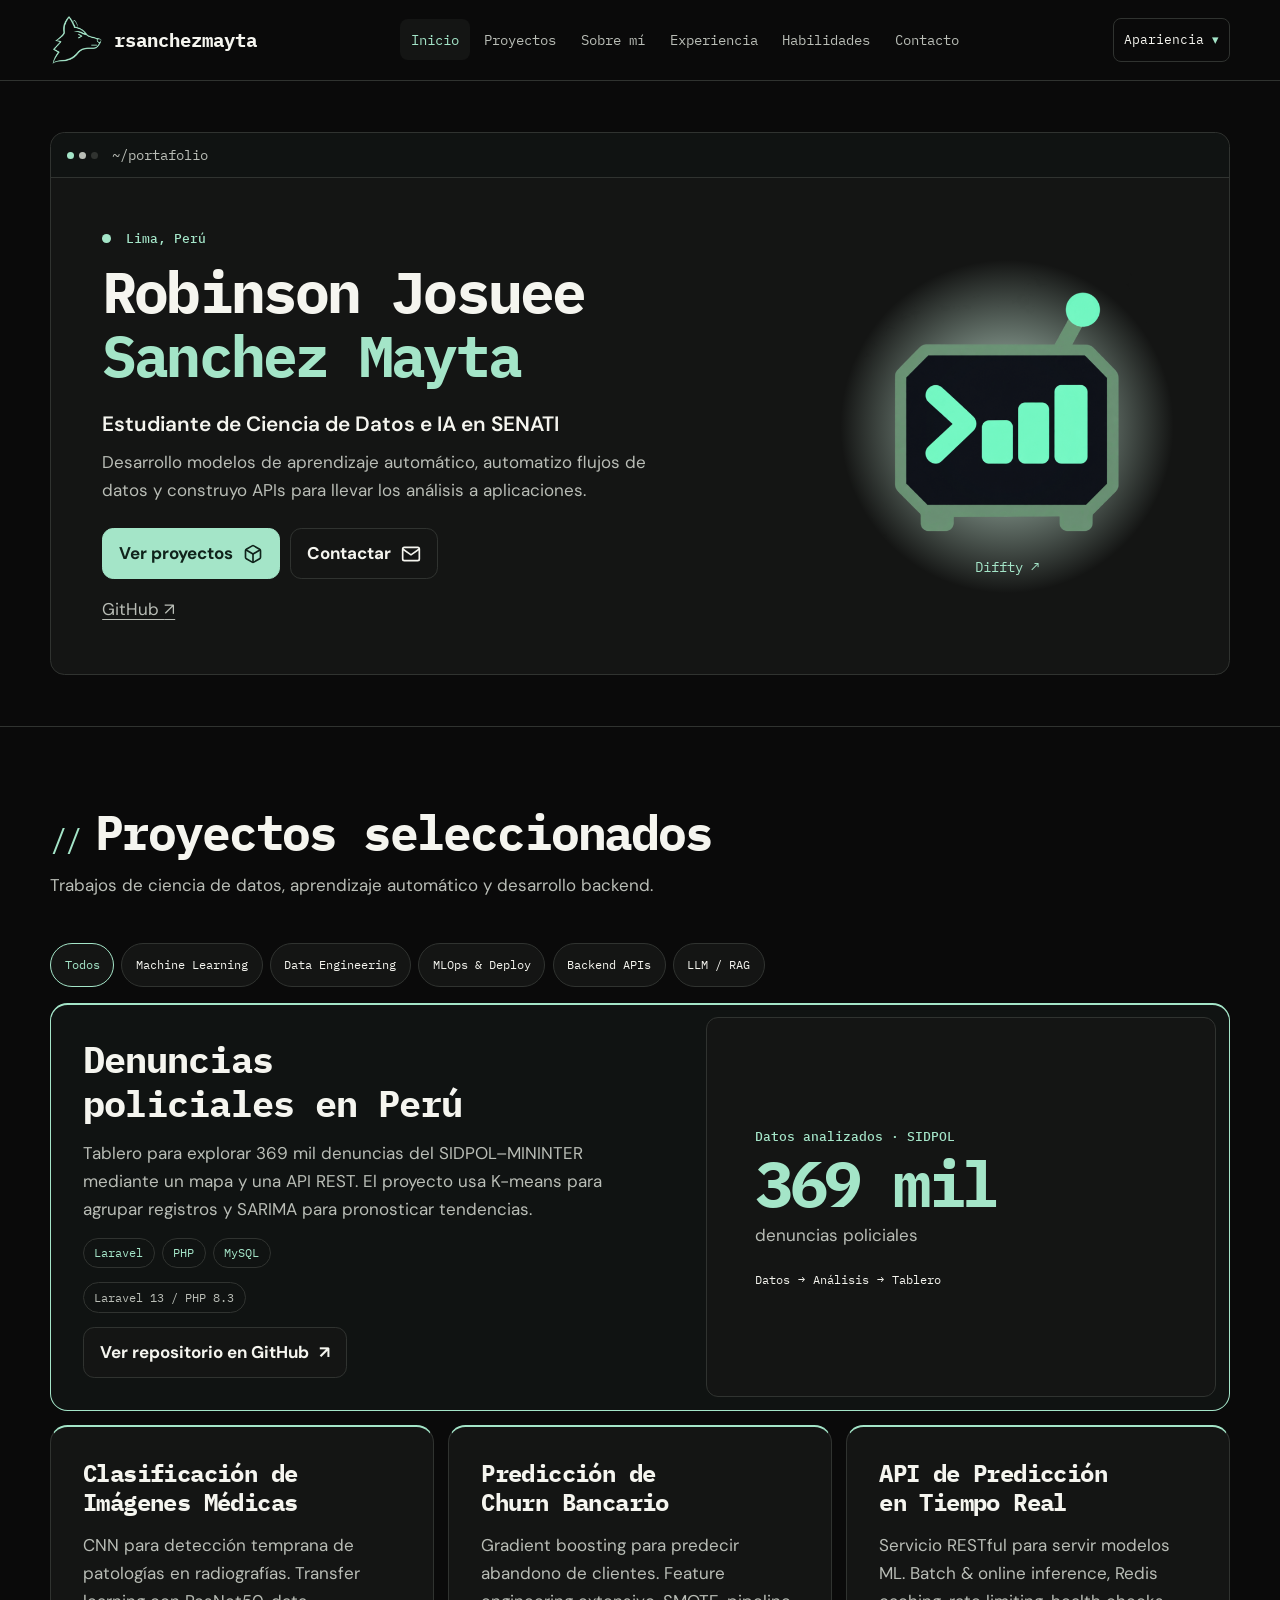
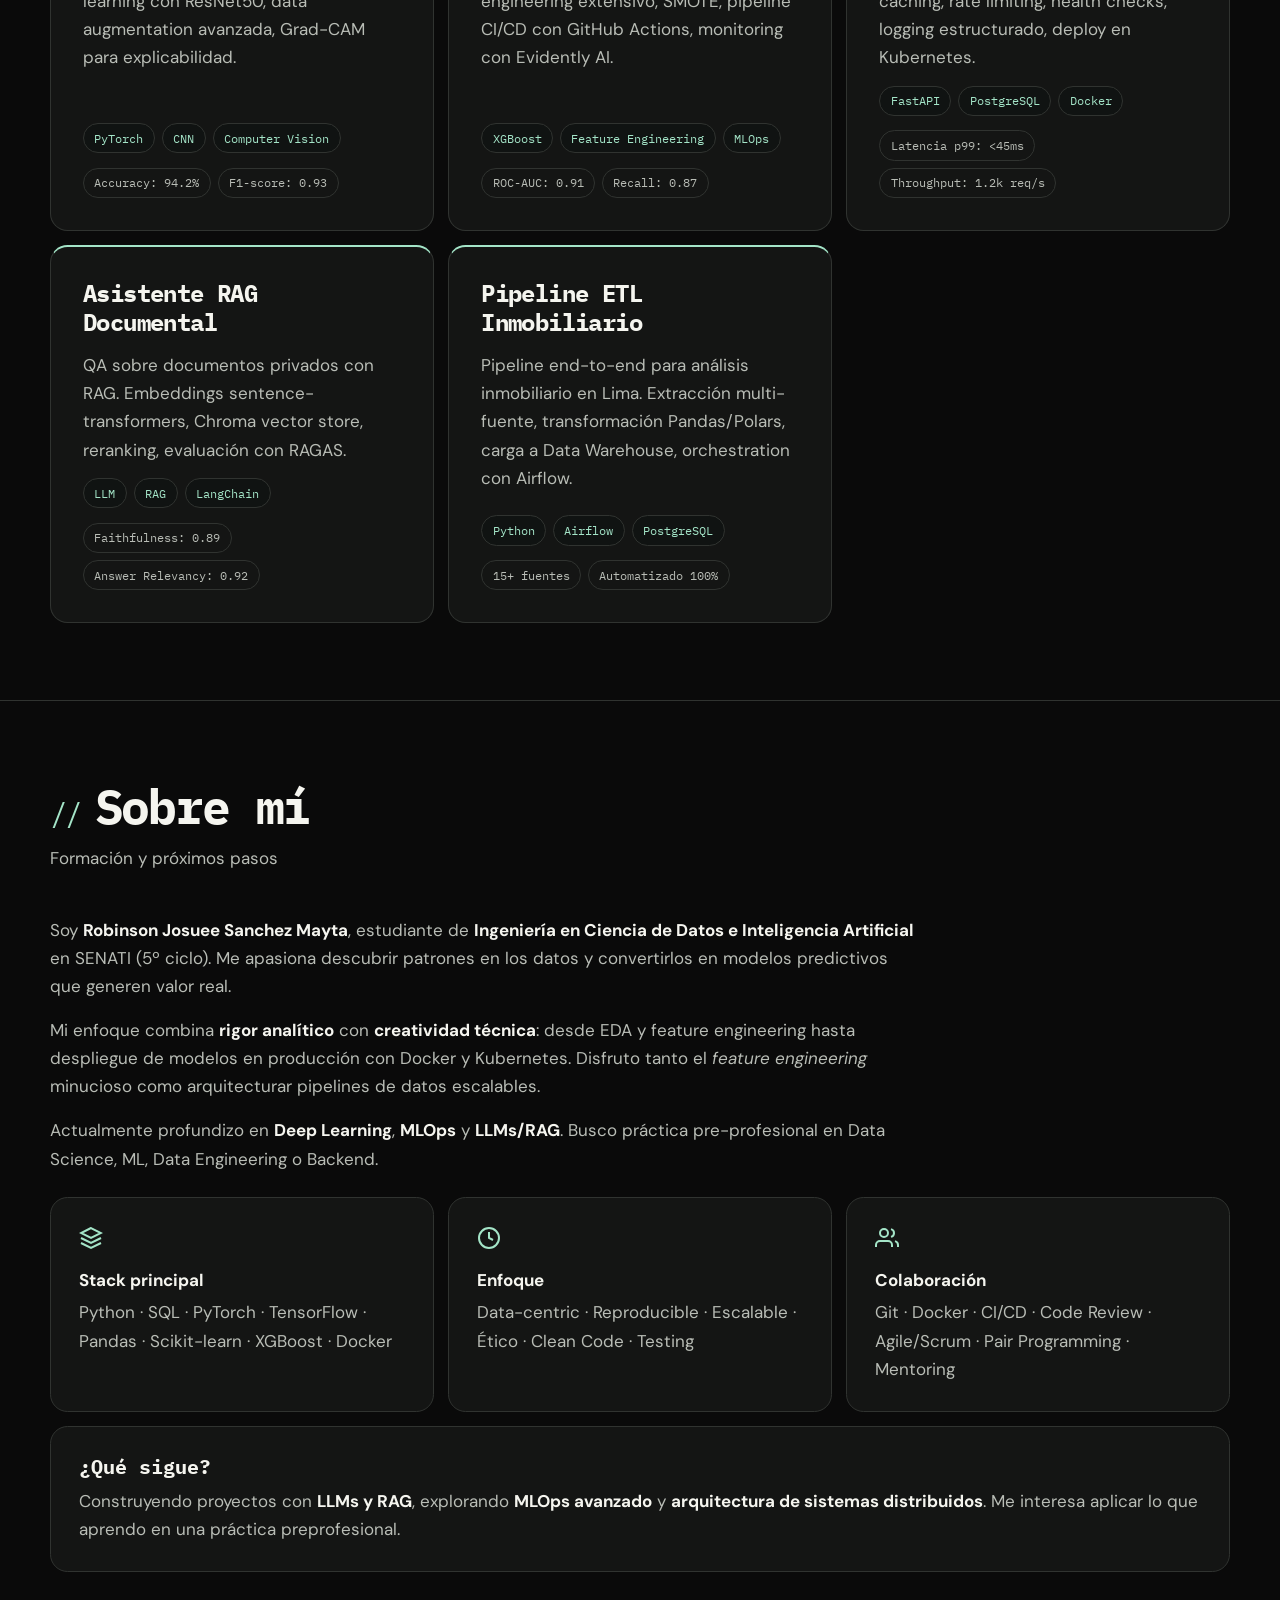
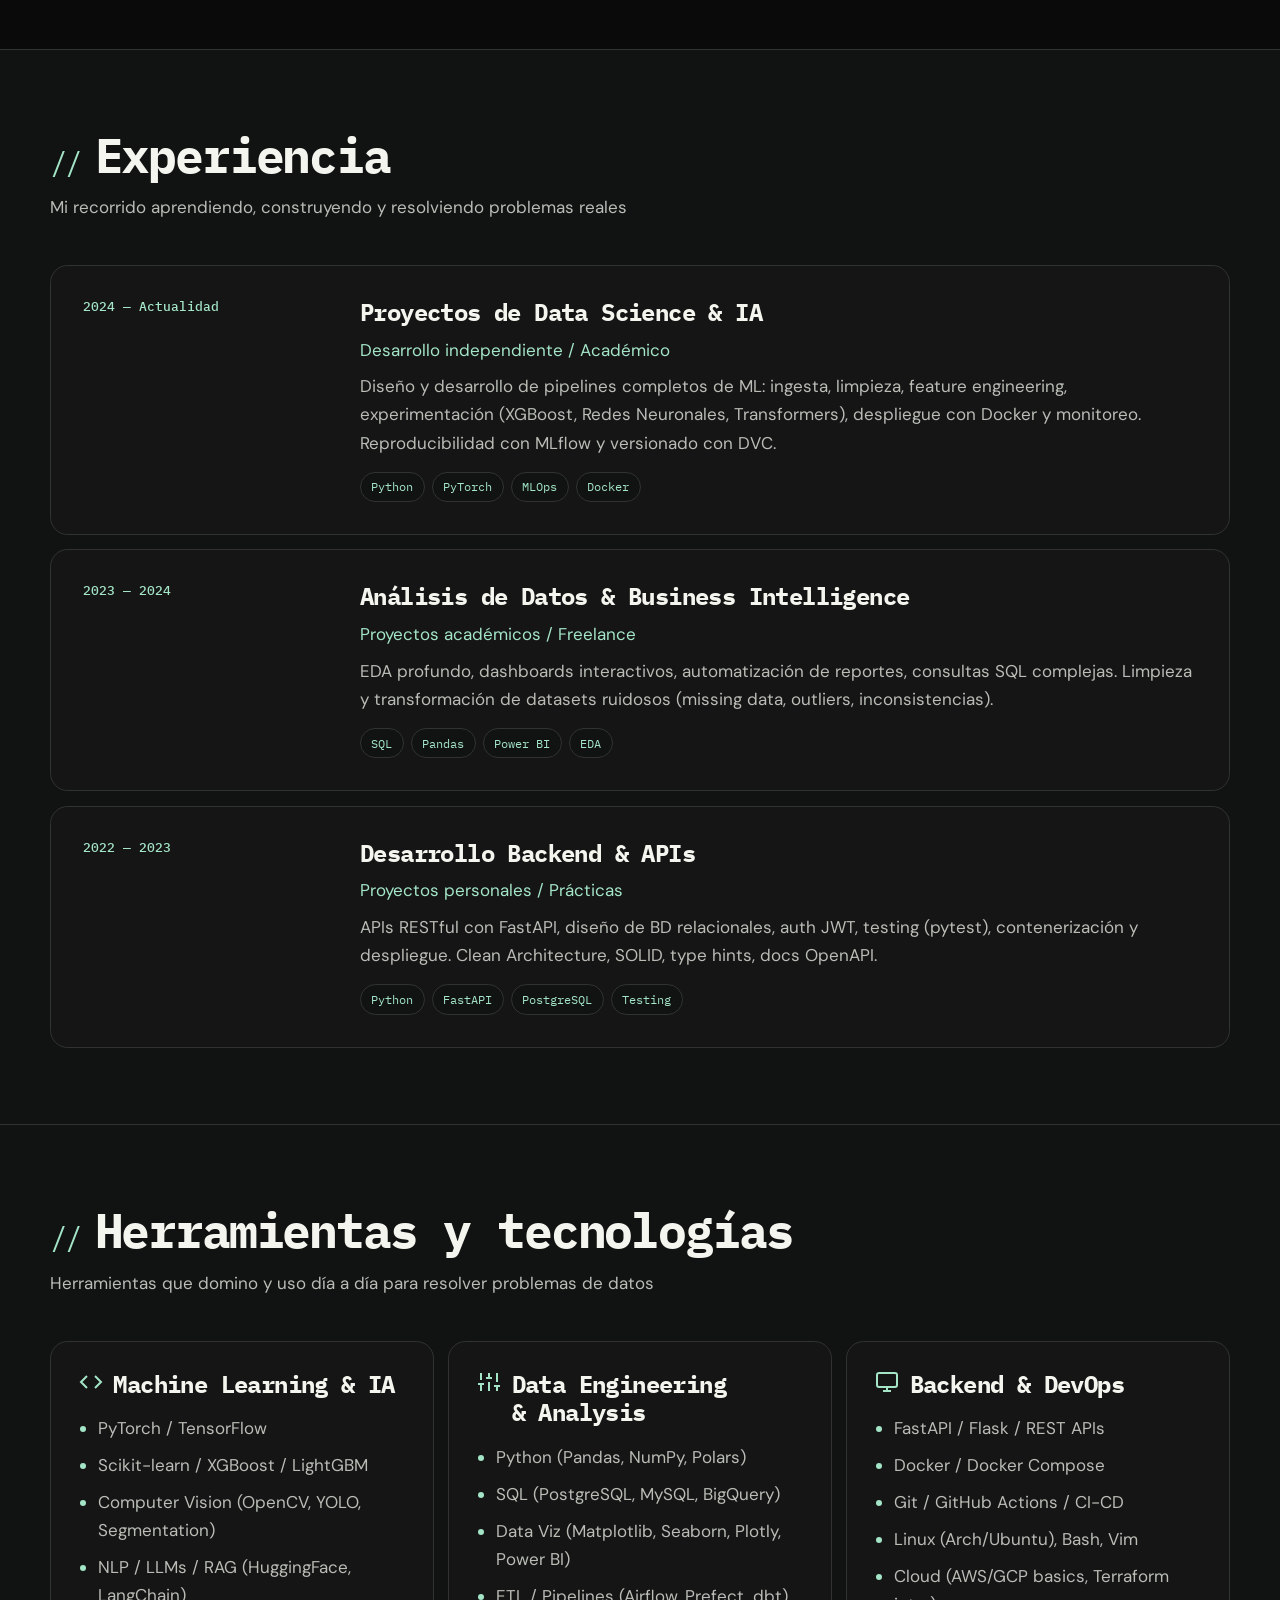
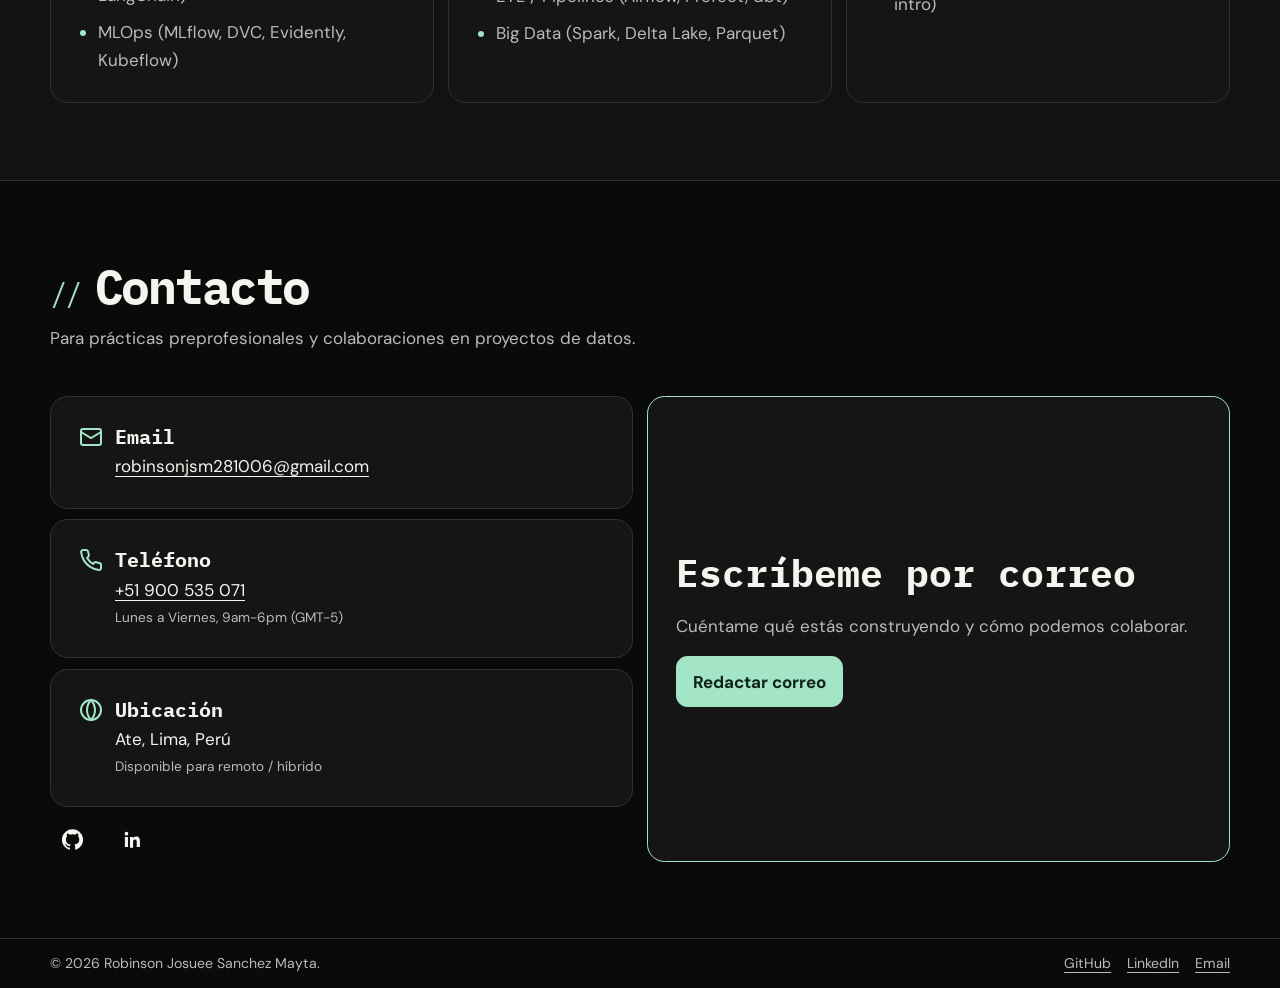
==== index.html @ 125f2a25 "Let Diffty show random portfolio phrases" ====
<!DOCTYPE html>
<html lang="es">
<head>
  <meta charset="UTF-8" />
  <meta name="viewport" content="width=device-width, initial-scale=1.0" />
  <meta name="description" content="Robinson Josuee Sanchez Mayta - Ingeniería en Ciencia de Datos e Inteligencia Artificial | Portfolio & CV" />
  <meta name="theme-color" content="#0a0a0a" />
  <title>Robinson Josuee Sanchez Mayta | Data Science & AI Portfolio</title>
  <link rel="icon" type="image/png" sizes="32x32" href="images/wolf-32.png" />
  <link rel="apple-touch-icon" href="images/wolf-180.png" />
  <link rel="manifest" href="manifest.json" />
  <link rel="preconnect" href="https://fonts.googleapis.com">
  <link rel="preconnect" href="https://fonts.gstatic.com" crossorigin>
  <link href="https://fonts.googleapis.com/css2?family=DM+Sans:wght@400;500;600;700&amp;family=IBM+Plex+Mono:wght@400;500;600;700&amp;display=swap" rel="stylesheet">
  <script>
    try {
      const preferences = JSON.parse(localStorage.getItem('portfolio-appearance'));
      if (['light', 'dark'].includes(preferences?.theme)) document.documentElement.dataset.theme = preferences.theme;
      if (['mint', 'blue', 'lavender'].includes(preferences?.accent)) document.documentElement.dataset.accent = preferences.accent;
    } catch {
      // The default appearance is available when storage is disabled.
    }
  </script>
  <link rel="stylesheet" href="styles.css" />
</head>
<body>
  <a href="#main-content" class="skip-link">Saltar al contenido principal</a>

  <header class="navbar" id="navbar" role="banner">
    <div class="container nav-content">
      <a href="#inicio" class="logo" aria-label="Ir al inicio - Robinson Josuee Sanchez Mayta">
        <span class="logo-mark" aria-hidden="true"></span>
        <span class="logo-text">rsanchezmayta</span>
      </a>
      <button hidden class="menu-btn" id="menuBtn" aria-label="Abrir menú de navegación" aria-expanded="false" aria-controls="navLinks">
        <span class="menu-line" aria-hidden="true"></span>
        <span class="menu-line" aria-hidden="true"></span>
        <span class="menu-line" aria-hidden="true"></span>
      </button>
      <nav id="navLinks" class="nav-links" role="navigation" aria-label="Navegación principal">
        <ul class="nav-list">
          <li><a href="#inicio" class="nav-link" data-section="inicio" aria-current="location">Inicio</a></li>
          <li><a href="#proyectos" class="nav-link" data-section="proyectos">Proyectos</a></li>
          <li><a href="#sobre-mi" class="nav-link" data-section="sobre-mi">Sobre mí</a></li>
          <li><a href="#experiencia" class="nav-link" data-section="experiencia">Experiencia</a></li>
          <li><a href="#habilidades" class="nav-link" data-section="habilidades">Habilidades</a></li>
          <li><a href="#contacto" class="nav-link" data-section="contacto">Contacto</a></li>
        </ul>
      </nav>
      <details class="appearance" hidden>
        <summary>Apariencia</summary>
        <div class="appearance-panel">
          <label for="theme">Fondo</label>
          <select id="theme">
            <option value="dark">Oscuro</option>
            <option value="light">Claro</option>
          </select>
          <label for="accent">Acento</label>
          <select id="accent">
            <option value="mint">Menta</option>
            <option value="blue">Azul</option>
            <option value="lavender">Lavanda</option>
          </select>
        </div>
      </details>
    </div>
  </header>

  <main id="main-content">
    <section id="inicio" class="hero" aria-labelledby="hero-title">
      <div class="container hero-window">
        <div class="terminal-bar" aria-hidden="true"><span class="terminal-lights"></span><span>~/portafolio</span></div>
        <div class="hero-content">
          <div class="hero-text">
            <p class="hero-badge">
              <span class="badge-dot" aria-hidden="true"></span>
              Lima, Perú
            </p>
            <h1 id="hero-title" class="hero-name">
              Robinson Josuee
              <span class="hero-surname">Sanchez Mayta</span>
            </h1>
            <p class="hero-role">Estudiante de Ciencia de Datos e IA en SENATI</p>
            <p class="hero-desc">
              Desarrollo modelos de aprendizaje automático, automatizo flujos de datos y construyo APIs para llevar los análisis a aplicaciones.
            </p>
            <div class="hero-actions">
              <a href="#proyectos" class="btn btn-primary">
                <span>Ver proyectos</span>
                <svg viewBox="0 0 24 24" width="20" height="20" fill="none" stroke="currentColor" stroke-width="2" aria-hidden="true"><path d="M21 16V8a2 2 0 0 0-1-1.73l-7-4a2 2 0 0 0-2 0l-7 4A2 2 0 0 0 3 8v8a2 2 0 0 0 1 1.73l7 4a2 2 0 0 0 2 0l7-4A2 2 0 0 0 21 16z"/><polyline points="3.27 6.96 12 12.01 20.73 6.96"/><line x1="12" y1="22.08" x2="12" y2="12"/></svg>
              </a>
              <a href="#contacto" class="btn btn-secondary">
                <span>Contactar</span>
                <svg viewBox="0 0 24 24" width="20" height="20" fill="none" stroke="currentColor" stroke-width="2" aria-hidden="true"><path d="M4 4h16c1.1 0 2 .9 2 2v12c0 1.1-.9 2-2 2H4c-1.1 0-2-.9-2-2V6c0-1.1.9-2 2-2z"/><polyline points="22,6 12,13 2,6"/></svg>
              </a>
            </div>
            <a class="hero-github" href="https://github.com/rsanchezmayta">GitHub <span aria-hidden="true">↗</span></a>
          </div>
          <div class="hero-visual">
            <button type="button" class="mascot-button" aria-label="Mostrar una frase de Diffty" hidden>
              <img class="hero-brand" src="images/robot-512.png" alt="" width="512" height="512" />
              <span aria-hidden="true">Diffty ↗</span>
            </button>
            <noscript><img class="hero-brand" src="images/robot-512.png" alt="Diffty" width="512" height="512" /></noscript>
            <p class="mascot-message" role="status"></p>
          </div>
        </div>
      </div>
    </section>

    <section id="proyectos" class="section" aria-labelledby="proj-title">
      <div class="container">
        <header class="section-header">
          <h2 id="proj-title" class="section-title">Proyectos seleccionados</h2>
          <p class="section-subtitle">Trabajos de ciencia de datos, aprendizaje automático y desarrollo backend.</p>
        </header>

        <p id="projectStatus" class="visually-hidden" role="status"></p>
        <div hidden class="project-filters" role="group" aria-label="Filtrar proyectos por categoría">
          <button class="filter-btn" data-filter="all" aria-pressed="true">Todos</button>
          <button class="filter-btn" data-filter="ml" aria-pressed="false">Machine Learning</button>
          <button class="filter-btn" data-filter="data-eng" aria-pressed="false">Data Engineering</button>
          <button class="filter-btn" data-filter="mlops" aria-pressed="false">MLOps & Deploy</button>
          <button class="filter-btn" data-filter="backend" aria-pressed="false">Backend APIs</button>
          <button class="filter-btn" data-filter="llm" aria-pressed="false">LLM / RAG</button>
        </div>

        <div class="projects-grid" id="projectsGrid" role="list">
          <article class="project-card project-featured" data-category="backend ml" role="listitem">
            <div class="project-content">
              <h3 class="project-title">Denuncias policiales en Perú</h3>
              <p class="project-desc">Tablero para explorar 369 mil denuncias del SIDPOL–MININTER mediante un mapa y una API REST. El proyecto usa K-means para agrupar registros y SARIMA para pronosticar tendencias.</p>
              <div class="project-tags">
                <span class="tag">Laravel</span>
                <span class="tag">PHP</span>
                <span class="tag">MySQL</span>
              </div>
              <div class="project-meta">
                <span class="project-metric">Laravel 13 / PHP 8.3</span>
              </div>
              <a class="btn btn-secondary project-repo" href="https://github.com/rsanchezmayta/denuncias-policiales-peru">Ver repositorio en GitHub <span aria-hidden="true">↗</span></a>
            </div>
            <div class="project-snapshot">
              <span class="snapshot-label">Datos analizados · SIDPOL</span>
              <strong>369 mil</strong>
              <span>denuncias policiales</span>
              <div class="snapshot-flow" aria-label="Flujo del proyecto">
                <span>Datos</span><span aria-hidden="true">→</span><span>Análisis</span><span aria-hidden="true">→</span><span>Tablero</span>
              </div>
            </div>
          </article>
          <article class="project-card" data-category="ml" role="listitem">
            <div class="project-content">
              <h3 class="project-title">Clasificación de Imágenes Médicas</h3>
              <p class="project-desc">CNN para detección temprana de patologías en radiografías. Transfer learning con ResNet50, data augmentation avanzada, Grad-CAM para explicabilidad.</p>
              <div class="project-tags">
                <span class="tag">PyTorch</span>
                <span class="tag">CNN</span>
                <span class="tag">Computer Vision</span>
              </div>
              <div class="project-meta">
                <span class="project-metric">Accuracy: 94.2%</span>
                <span class="project-metric">F1-score: 0.93</span>
              </div>
            </div>
          </article>
          <article class="project-card" data-category="ml" role="listitem">
            <div class="project-content">
              <h3 class="project-title">Predicción de Churn Bancario</h3>
              <p class="project-desc">Gradient boosting para predecir abandono de clientes. Feature engineering extensivo, SMOTE, pipeline CI/CD con GitHub Actions, monitoring con Evidently AI.</p>
              <div class="project-tags">
                <span class="tag">XGBoost</span>
                <span class="tag">Feature Engineering</span>
                <span class="tag">MLOps</span>
              </div>
              <div class="project-meta">
                <span class="project-metric">ROC-AUC: 0.91</span>
                <span class="project-metric">Recall: 0.87</span>
              </div>
            </div>
          </article>
          <article class="project-card" data-category="mlops backend" role="listitem">
            <div class="project-content">
              <h3 class="project-title">API de Predicción en Tiempo Real</h3>
              <p class="project-desc">Servicio RESTful para servir modelos ML. Batch & online inference, Redis caching, rate limiting, health checks, logging estructurado, deploy en Kubernetes.</p>
              <div class="project-tags">
                <span class="tag">FastAPI</span>
                <span class="tag">PostgreSQL</span>
                <span class="tag">Docker</span>
              </div>
              <div class="project-meta">
                <span class="project-metric">Latencia p99: <45ms</span>
                <span class="project-metric">Throughput: 1.2k req/s</span>
              </div>
            </div>
          </article>
          <article class="project-card" data-category="llm" role="listitem">
            <div class="project-content">
              <h3 class="project-title">Asistente RAG Documental</h3>
              <p class="project-desc">QA sobre documentos privados con RAG. Embeddings sentence-transformers, Chroma vector store, reranking, evaluación con RAGAS.</p>
              <div class="project-tags">
                <span class="tag">LLM</span>
                <span class="tag">RAG</span>
                <span class="tag">LangChain</span>
              </div>
              <div class="project-meta">
                <span class="project-metric">Faithfulness: 0.89</span>
                <span class="project-metric">Answer Relevancy: 0.92</span>
              </div>
            </div>
          </article>
          <article class="project-card" data-category="data-eng" role="listitem">
            <div class="project-content">
              <h3 class="project-title">Pipeline ETL Inmobiliario</h3>
              <p class="project-desc">Pipeline end-to-end para análisis inmobiliario en Lima. Extracción multi-fuente, transformación Pandas/Polars, carga a Data Warehouse, orchestration con Airflow.</p>
              <div class="project-tags">
                <span class="tag">Python</span>
                <span class="tag">Airflow</span>
                <span class="tag">PostgreSQL</span>
              </div>
              <div class="project-meta">
                <span class="project-metric">15+ fuentes</span>
                <span class="project-metric">Automatizado 100%</span>
              </div>
            </div>
          </article>
        </div>
      </div>
    </section>

    <section id="sobre-mi" class="section" aria-labelledby="about-title">
      <div class="container">
        <header class="section-header">
          <h2 id="about-title" class="section-title">Sobre mí</h2>
          <p class="section-subtitle">Formación y próximos pasos</p>
        </header>
        <div class="about-grid">
          <div class="about-text">
            <p>
              Soy <strong>Robinson Josuee Sanchez Mayta</strong>, estudiante de <strong>Ingeniería en Ciencia de Datos e Inteligencia Artificial</strong> en SENATI (5º ciclo).
              Me apasiona descubrir patrones en los datos y convertirlos en modelos predictivos que generen valor real.
            </p>
            <p>
              Mi enfoque combina <strong>rigor analítico</strong> con <strong>creatividad técnica</strong>: desde EDA y feature engineering
              hasta despliegue de modelos en producción con Docker y Kubernetes. Disfruto tanto el <em>feature engineering</em> minucioso
              como arquitecturar pipelines de datos escalables.
            </p>
            <p>
              Actualmente profundizo en <strong>Deep Learning</strong>, <strong>MLOps</strong> y <strong>LLMs/RAG</strong>.
              Busco práctica pre-profesional en Data Science, ML, Data Engineering o Backend.
            </p>

            <div class="about-pillars">
              <article class="pillar">
                <div class="pillar-icon" aria-hidden="true">
                  <svg viewBox="0 0 24 24" fill="none" stroke="currentColor" stroke-width="2"><path d="M12 2L2 7l10 5 10-5-10-5zM2 17l10 5 10-5M2 12l10 5 10-5"/></svg>
                </div>
                <div class="pillar-content">
                  <strong>Stack principal</strong>
                  <span>Python · SQL · PyTorch · TensorFlow · Pandas · Scikit-learn · XGBoost · Docker</span>
                </div>
              </article>
              <article class="pillar">
                <div class="pillar-icon" aria-hidden="true">
                  <svg viewBox="0 0 24 24" fill="none" stroke="currentColor" stroke-width="2"><circle cx="12" cy="12" r="10"/><path d="M12 6v6l4 2"/></svg>
                </div>
                <div class="pillar-content">
                  <strong>Enfoque</strong>
                  <span>Data-centric · Reproducible · Escalable · Ético · Clean Code · Testing</span>
                </div>
              </article>
              <article class="pillar">
                <div class="pillar-icon" aria-hidden="true">
                  <svg viewBox="0 0 24 24" fill="none" stroke="currentColor" stroke-width="2"><path d="M17 21v-2a4 4 0 0 0-4-4H5a4 4 0 0 0-4 4v2"/><circle cx="9" cy="7" r="4"/><path d="M23 21v-2a4 4 0 0 0-3-3.87M16 3.13a4 4 0 0 1 0 7.75"/></svg>
                </div>
                <div class="pillar-content">
                  <strong>Colaboración</strong>
                  <span>Git · Docker · CI/CD · Code Review · Agile/Scrum · Pair Programming · Mentoring</span>
                </div>
              </article>
            </div>

            <div class="about-bottom">
              <h3 class="bottom-title">¿Qué sigue?</h3>
              <p class="bottom-text">
                Construyendo proyectos con <strong>LLMs y RAG</strong>, explorando <strong>MLOps avanzado</strong>
                y <strong>arquitectura de sistemas distribuidos</strong>.
                Me interesa aplicar lo que aprendo en una práctica preprofesional.
              </p>
            </div>
          </div>
        </div>
      </div>
    </section>

    <section id="experiencia" class="section section-alt" aria-labelledby="exp-title">
      <div class="container">
        <header class="section-header">
          <h2 id="exp-title" class="section-title">Experiencia</h2>
          <p class="section-subtitle">Mi recorrido aprendiendo, construyendo y resolviendo problemas reales</p>
        </header>
        <div class="timeline">
          <article class="timeline-item">
            <div class="timeline-card">
              <time class="timeline-date" datetime="2024">2024 — Actualidad</time>
              <div class="timeline-body">
                <h3 class="card-title">Proyectos de Data Science & IA</h3>
                <p class="card-company">Desarrollo independiente / Académico</p>
                <p class="card-desc">
                  Diseño y desarrollo de pipelines completos de ML: ingesta, limpieza, feature engineering,
                  experimentación (XGBoost, Redes Neuronales, Transformers), despliegue con Docker y monitoreo.
                  Reproducibilidad con MLflow y versionado con DVC.
                </p>
                <div class="card-tags">
                  <span class="tag">Python</span>
                  <span class="tag">PyTorch</span>
                  <span class="tag">MLOps</span>
                  <span class="tag">Docker</span>
                </div>
              </div>
            </div>
          </article>
          <article class="timeline-item">
            <div class="timeline-card">
              <time class="timeline-date" datetime="2023">2023 — 2024</time>
              <div class="timeline-body">
                <h3 class="card-title">Análisis de Datos & Business Intelligence</h3>
                <p class="card-company">Proyectos académicos / Freelance</p>
                <p class="card-desc">
                  EDA profundo, dashboards interactivos, automatización de reportes, consultas SQL complejas.
                  Limpieza y transformación de datasets ruidosos (missing data, outliers, inconsistencias).
                </p>
                <div class="card-tags">
                  <span class="tag">SQL</span>
                  <span class="tag">Pandas</span>
                  <span class="tag">Power BI</span>
                  <span class="tag">EDA</span>
                </div>
              </div>
            </div>
          </article>
          <article class="timeline-item">
            <div class="timeline-card">
              <time class="timeline-date" datetime="2022">2022 — 2023</time>
              <div class="timeline-body">
                <h3 class="card-title">Desarrollo Backend & APIs</h3>
                <p class="card-company">Proyectos personales / Prácticas</p>
                <p class="card-desc">
                  APIs RESTful con FastAPI, diseño de BD relacionales, auth JWT, testing (pytest),
                  contenerización y despliegue. Clean Architecture, SOLID, type hints, docs OpenAPI.
                </p>
                <div class="card-tags">
                  <span class="tag">Python</span>
                  <span class="tag">FastAPI</span>
                  <span class="tag">PostgreSQL</span>
                  <span class="tag">Testing</span>
                </div>
              </div>
            </div>
          </article>
        </div>
      </div>
    </section>

    <section id="habilidades" class="section section-alt" aria-labelledby="skills-title">
      <div class="container">
        <header class="section-header">
          <h2 id="skills-title" class="section-title">Herramientas y tecnologías</h2>
          <p class="section-subtitle">Herramientas que domino y uso día a día para resolver problemas de datos</p>
        </header>
        <div class="skills-categories">
          <article class="skill-category">
            <header class="category-header">
              <span class="category-icon" aria-hidden="true">
                <svg viewBox="0 0 24 24" fill="none" stroke="currentColor" stroke-width="2"><polyline points="16 18 22 12 16 6"/><polyline points="8 6 2 12 8 18"/></svg>
              </span>
              <h3>Machine Learning & IA</h3>
            </header>
            <ul class="skill-list">
              <li>PyTorch / TensorFlow</li>
              <li>Scikit-learn / XGBoost / LightGBM</li>
              <li>Computer Vision (OpenCV, YOLO, Segmentation)</li>
              <li>NLP / LLMs / RAG (HuggingFace, LangChain)</li>
              <li>MLOps (MLflow, DVC, Evidently, Kubeflow)</li>
            </ul>
          </article>
          <article class="skill-category">
            <header class="category-header">
              <span class="category-icon" aria-hidden="true">
                <svg viewBox="0 0 24 24" fill="none" stroke="currentColor" stroke-width="2"><line x1="4" y1="21" x2="4" y2="14"/><line x1="4" y1="10" x2="4" y2="3"/><line x1="12" y1="21" x2="12" y2="12"/><line x1="12" y1="8" x2="12" y2="3"/><line x1="20" y1="21" x2="20" y2="16"/><line x1="20" y1="12" x2="20" y2="3"/><line x1="1" y1="14" x2="7" y2="14"/><line x1="9" y1="8" x2="15" y2="8"/><line x1="17" y1="16" x2="23" y2="16"/></svg>
              </span>
              <h3>Data Engineering & Analysis</h3>
            </header>
            <ul class="skill-list">
              <li>Python (Pandas, NumPy, Polars)</li>
              <li>SQL (PostgreSQL, MySQL, BigQuery)</li>
              <li>Data Viz (Matplotlib, Seaborn, Plotly, Power BI)</li>
              <li>ETL / Pipelines (Airflow, Prefect, dbt)</li>
              <li>Big Data (Spark, Delta Lake, Parquet)</li>
            </ul>
          </article>
          <article class="skill-category">
            <header class="category-header">
              <span class="category-icon" aria-hidden="true">
                <svg viewBox="0 0 24 24" fill="none" stroke="currentColor" stroke-width="2"><rect x="2" y="3" width="20" height="14" rx="2"/><path d="M8 21h8M12 17v4"/></svg>
              </span>
              <h3>Backend & DevOps</h3>
            </header>
            <ul class="skill-list">
              <li>FastAPI / Flask / REST APIs</li>
              <li>Docker / Docker Compose</li>
              <li>Git / GitHub Actions / CI-CD</li>
              <li>Linux (Arch/Ubuntu), Bash, Vim</li>
              <li>Cloud (AWS/GCP basics, Terraform intro)</li>
            </ul>
          </article>
        </div>
      </div>
    </section>

    <section id="contacto" class="section" aria-labelledby="contact-title">
      <div class="container">
        <header class="section-header">
          <h2 id="contact-title" class="section-title">Contacto</h2>
          <p class="section-subtitle">Para prácticas preprofesionales y colaboraciones en proyectos de datos.</p>
        </header>
        <div class="contact-grid">
          <div class="contact-info">
            <article class="contact-card">
              <div class="contact-icon-wrap" aria-hidden="true">
                <svg viewBox="0 0 24 24" fill="none" stroke="currentColor" stroke-width="2"><rect x="2" y="4" width="20" height="16" rx="2"/><path d="m22 7-10 6L2 7"/></svg>
              </div>
              <div class="contact-details">
                <h3>Email</h3>
                <a href="mailto:robinsonjsm281006@gmail.com">robinsonjsm281006@gmail.com</a>
              </div>
            </article>
            <article class="contact-card">
              <div class="contact-icon-wrap" aria-hidden="true">
                <svg viewBox="0 0 24 24" fill="none" stroke="currentColor" stroke-width="2"><path d="M22 16.92v3a2 2 0 0 1-2.18 2 19.79 19.79 0 0 1-8.63-3.07 19.5 19.5 0 0 1-6-6 19.79 19.79 0 0 1-3.07-8.67A2 2 0 0 1 4.11 2h3a2 2 0 0 1 2 1.72 12.84 12.84 0 0 0 .7 2.81 2 2 0 0 1-.45 2.11L8.09 9.91a16 16 0 0 0 6 6l1.27-1.27a2 2 0 0 1 2.11-.45 12.84 12.84 0 0 0 2.81.7A2 2 0 0 1 22 16.92z"/></svg>
              </div>
              <div class="contact-details">
                <h3>Teléfono</h3>
                <a href="tel:+51900535071">+51 900 535 071</a>
                <span class="contact-hint">Lunes a Viernes, 9am-6pm (GMT-5)</span>
              </div>
            </article>
            <article class="contact-card">
              <div class="contact-icon-wrap" aria-hidden="true">
                <svg viewBox="0 0 24 24" fill="none" stroke="currentColor" stroke-width="2"><circle cx="12" cy="12" r="10"/><path d="M12 2a15.3 15.3 0 0 1 4 10 15.3 15.3 0 0 1-4 10 15.3 15.3 0 0 1-4-10 15.3 15.3 0 0 1 4-10z"/></svg>
              </div>
              <div class="contact-details">
                <h3>Ubicación</h3>
                <span>Ate, Lima, Perú</span>
                <span class="contact-hint">Disponible para remoto / híbrido</span>
              </div>
            </article>
            <nav class="contact-socials" aria-label="Redes profesionales">
              <a href="https://github.com/rsanchezmayta" target="_blank" rel="noopener" class="social-btn" aria-label="GitHub">
                <svg viewBox="0 0 24 24" fill="currentColor"><path d="M12 .3a12 12 0 0 0-3.8 23.4c.6.1.8-.3.8-.6v-2c-3.3.7-4-1.6-4-1.6-.6-1.4-1.4-1.8-1.4-1.8-1.1-.7.1-.7.1-.7 1.2.1 1.9 1.2 1.9 1.2 1.1 1.9 2.9 1.3 3.6 1 .1-.8.4-1.3.8-1.6-2.7-.3-5.5-1.3-5.5-6 0-1.2.5-2.3 1.2-3.1-.1-.3-.5-1.5.1-3.2 0 0 1-.3 3.3 1.2a11.5 11.5 0 0 1 6 0c1-1.3 2-1.6 3.3-1.2.6 1.7.2 2.9.1 3.2.8.8 1.2 1.9 1.2 3.1 0 4.7-2.8 5.7-5.5 6 .4.4.8 1.1.8 2.2v3.3c0 .3.2.7.8.6A12 12 0 0 0 12 .3"/></svg>
              </a>
              <a href="https://www.linkedin.com/in/rsanchezmayta/" target="_blank" rel="noopener" class="social-btn" aria-label="LinkedIn">
                <svg viewBox="0 0 24 24" fill="currentColor"><path d="M20.4 20.5h-3.6v-5.6c0-1.3 0-3-1.9-3s-2.2 1.4-2.2 2.9v6.6H9.1V9h3.4v1.6h.1c.5-1 1.7-2 3.5-2 3.7 0 4.4 2.4 4.4 5.6v6.9zM5.1 7.4a2.1 2.1 0 1 1 0-4.2 2.1 2.1 0 0 1 0 4.2zM6.9 20.5H3.3V9h3.6v11.5z"/></svg>
              </a>
            </nav>
          </div>
          <div class="contact-form contact-cta">
            <h3>Escríbeme por correo</h3>
            <p>Cuéntame qué estás construyendo y cómo podemos colaborar.</p>
            <a class="btn btn-primary" href="mailto:robinsonjsm281006@gmail.com">Redactar correo</a>
          </div>
        </div>
      </div>
    </section>
  </main>

  <footer class="footer" role="contentinfo">
    <div class="container">
      <div class="footer-content">
        <p class="copyright">© <span id="year"></span> Robinson Josuee Sanchez Mayta.</p>
        <nav class="footer-nav" aria-label="Enlaces del pie de página">
          <a href="https://github.com/rsanchezmayta" target="_blank" rel="noopener">GitHub</a>
          <a href="https://www.linkedin.com/in/rsanchezmayta/" target="_blank" rel="noopener">LinkedIn</a>
          <a href="mailto:robinsonjsm281006@gmail.com">Email</a>
        </nav>
      </div>
    </div>
  </footer>

  <script src="script.js"></script>
</body>
</html>
---- styles.css ----
:root {
  color-scheme: dark;
  --surface: #0a0a0a;
  --panel: #141514;
  --line: #303330;
  --text: #f5f5ef;
  --muted: #b9bdb6;
  --accent: #a4e5c8;
  --accent-text: #10231b;
  --section: #101312;
  --body: "DM Sans", system-ui, sans-serif;
  --mono: "IBM Plex Mono", monospace;
}

:root[data-accent="blue"] { --accent: #abcfff; }
:root[data-accent="lavender"] { --accent: #d4bdf6; }

:root[data-theme="light"] {
  color-scheme: light;
  --surface: #f5f7f5;
  --section: #edf1ee;
  --panel: #fff;
  --line: #c4cec8;
  --text: #16221c;
  --muted: #47564d;
  --accent: #176248;
  --accent-text: #fff;
}

:root[data-theme="light"][data-accent="blue"] { --accent: #245b94; }
:root[data-theme="light"][data-accent="lavender"] { --accent: #67448a; }

* { box-sizing: border-box; }
html { scroll-padding-top: 6rem; scroll-behavior: smooth; }
body { margin: 0; background: var(--surface); color: var(--text); font: 1.0625rem/1.65 var(--body); }
h1, h2, h3, p, figure { margin: 0; }
h1, h2, h3 { font-family: var(--mono); line-height: 1.2; text-wrap: balance; }
a { color: inherit; text-underline-offset: .25em; }
a:hover { color: var(--accent); }
button { font: inherit; color: inherit; cursor: pointer; }
img, svg { max-width: 100%; vertical-align: middle; }
[hidden] { display: none !important; }
:focus-visible { outline: 2px solid var(--accent); outline-offset: 5px; }
.visually-hidden, .skip-link:not(:focus) { position: absolute; width: 1px; height: 1px; overflow: hidden; clip-path: inset(50%); white-space: nowrap; }
.skip-link:focus { position: fixed; top: .5rem; left: .5rem; z-index: 5; padding: .75rem; background: var(--surface); }

.container { width: min(1180px, calc(100% - 3rem)); margin-inline: auto; }
.navbar { position: sticky; top: 0; z-index: 3; background: var(--surface); border-bottom: 1px solid var(--line); }
.nav-content, .footer-content { display: flex; justify-content: space-between; align-items: center; gap: 1rem; padding-block: .8rem; }
.logo { display: flex; align-items: center; gap: .65rem; text-decoration: none; font: 700 1.2rem var(--mono); }
.logo-mark {
  width: 54px;
  height: 54px;
  flex-shrink: 0;
  background: var(--accent);
  mask: url("images/wolf-192.png") center / contain no-repeat;
}
.nav-list { display: flex; flex-wrap: wrap; gap: .15rem; list-style: none; padding: 0; margin: 0; }
.nav-link { display: block; padding: .55rem .7rem; color: var(--muted); text-decoration: none; border-radius: .5rem; font-size: .9rem; }
.nav-link[aria-current], .nav-link:hover { color: var(--accent); background: var(--panel); }
.menu-btn { display: none; }

.hero { padding-block: clamp(1.5rem, 4vw, 4rem); }
.hero-window {
  border: 1px solid var(--line);
  border-radius: .9rem;
  background: var(--panel);
}
.hero-content { display: grid; grid-template-columns: minmax(0, 2fr) minmax(0, 1fr); gap: clamp(1.5rem, 4vw, 4rem); align-items: center; padding: clamp(1rem, 4vw, 3.5rem); }
.hero-badge, .timeline-date, .snapshot-label { font: 500 .8rem/1.4 var(--mono); color: var(--accent); }
.badge-dot { display: inline-block; width: .55rem; height: .55rem; border-radius: 50%; background: currentColor; margin-right: .45rem; }
.hero-name { margin-block: .75rem 1.25rem; font-size: clamp(1.8rem, 4.5vw, 4.5rem); letter-spacing: -.05em; line-height: 1.12; }
.hero-surname { display: block; color: var(--accent); }
.hero-role { font: 600 clamp(1.05rem, 2vw, 1.3rem)/1.4 var(--body); }
.hero-desc { color: var(--muted); max-width: 48ch; margin-top: .65rem; }
.hero-actions { display: flex; flex-wrap: wrap; gap: .65rem; margin-top: 1.5rem; }
.hero-github { display: inline-block; margin-top: 1rem; color: var(--muted); }
.hero-visual {
  display: grid;
  place-items: center;
  position: relative;
  aspect-ratio: 1;
  border-radius: 50%;
  background: radial-gradient(circle, color-mix(in srgb, #d1e5d8 78%, var(--accent)), transparent 69%);
}
.hero-brand { width: 85%; height: auto; }
.mascot-button {
  display: grid;
  justify-items: center;
  width: 100%;
  padding: 0 0 .5rem;
  border: 0;
  border-radius: 1rem;
  background: none;
  font: .85rem var(--mono);
  color: var(--accent);
}
.mascot-message {
  position: absolute;
  inset: auto 0 100%;
  width: fit-content;
  max-width: 100%;
  margin-inline: auto;
  padding: .55rem .85rem;
  border: 1px solid var(--accent);
  border-radius: .65rem;
  background: var(--panel);
  text-align: center;
  overflow-wrap: anywhere;
}
.mascot-message:empty { padding: 0; border: 0; }
.terminal-bar {
  display: flex;
  gap: .85rem;
  align-items: center;
  padding: .8rem 1rem;
  border-bottom: 1px solid var(--line);
  border-radius: .9rem .9rem 0 0;
  background: var(--section);
  color: var(--muted);
  font: .85rem/1.4 var(--mono);
}
.terminal-lights { width: 7px; height: 7px; border-radius: 50%; background: var(--accent); box-shadow: 12px 0 var(--muted), 24px 0 var(--line); margin-right: 24px; }
.btn { display: inline-flex; align-items: center; justify-content: center; gap: .6rem; min-height: 46px; padding: .65rem 1rem; border: 1px solid var(--line); border-radius: .7rem; font-weight: 700; text-decoration: none; }
.btn-primary { background: var(--accent); border-color: var(--accent); color: var(--accent-text); }
.btn-primary:hover { background: color-mix(in srgb, var(--accent) 88%, var(--surface)); color: var(--accent-text); }
.btn-secondary { background: var(--panel); }
.btn-secondary:hover { border-color: var(--accent); }

.section { padding-block: clamp(3rem, 6vw, 6rem); border-top: 1px solid var(--line); }
.section-alt { background: var(--section); }
.section-header { margin-bottom: clamp(1.5rem, 4vw, 2.75rem); }
.section-title { font-size: clamp(1.55rem, 3.8vw, 3rem); letter-spacing: -.045em; }
.section-subtitle { color: var(--muted); margin-top: .55rem; }
.project-filters, .project-tags, .card-tags, .project-meta { display: flex; flex-wrap: wrap; gap: .45rem; }
.project-filters { margin-bottom: 1rem; }
.filter-btn, .tag, .project-metric { border: 1px solid var(--line); border-radius: 99px; font: .76rem/1.4 var(--mono); }
.filter-btn { padding: .55rem .85rem; min-height: 44px; background: var(--panel); }
.filter-btn:hover, .filter-btn[aria-pressed="true"] { border-color: var(--accent); color: var(--accent); }
.tag, .project-metric { padding: .35rem .65rem; }
.tag { color: var(--accent); background: var(--section); border-color: var(--line); }
.project-metric { color: var(--muted); }
.projects-grid, .skills-categories { display: grid; grid-template-columns: repeat(3, minmax(0, 1fr)); gap: .9rem; }
.project-card, .skill-category, .timeline-card, .pillar, .about-bottom, .contact-card, .contact-cta { background: var(--panel); border: 1px solid var(--line); border-radius: 1.1rem; min-width: 0; }
.project-card { display: flex; border-top: 2px solid var(--accent); }
.project-content { display: flex; flex-direction: column; gap: .9rem; padding: clamp(1.2rem, 2.8vw, 2rem); width: 100%; }
.project-title, .card-title, .skill-category h3 { font-size: clamp(1.15rem, 2vw, 1.5rem); letter-spacing: -.025em; }
.project-desc { flex: 1; max-width: 60ch; }
.project-desc, .card-desc, .about-text, .contact-cta p, .skill-list { color: var(--muted); }
.project-featured { grid-column: 1 / -1; display: grid; grid-template-columns: 1.2fr 1fr; border-color: var(--accent); background: var(--section); }
.project-featured .project-title { font-size: clamp(1.4rem, 3vw, 2.3rem); }
.project-repo { align-self: flex-start; }
.project-snapshot { margin: .8rem; padding: clamp(1.25rem, 4vw, 3rem); display: grid; align-content: center; gap: .35rem; border-radius: .75rem; border: 1px solid var(--line); background: var(--panel); color: var(--muted); }
.project-snapshot strong { color: var(--accent); font: 700 clamp(2.15rem, 5vw, 4.5rem)/1 var(--mono); letter-spacing: -.055em; }
.snapshot-flow { margin-top: 1rem; display: flex; gap: .5rem; flex-wrap: wrap; color: var(--text); font: .78rem var(--mono); }

.about-text > p { max-width: 72ch; margin-bottom: 1rem; }
.about-text strong { color: var(--text); }
.about-pillars { display: grid; grid-template-columns: repeat(3, minmax(0, 1fr)); gap: .9rem; margin-top: 1.5rem; }
.pillar, .about-bottom, .skill-category, .contact-card, .contact-cta { padding: clamp(1.15rem, 2.5vw, 1.75rem); }
.pillar-icon, .category-icon, .contact-icon-wrap { color: var(--accent); display: inline-grid; place-items: center; flex: 0 0 1.5rem; width: 1.5rem; height: 1.5rem; }
.pillar-content { display: grid; gap: .3rem; margin-top: .5rem; }
.about-bottom { margin-top: .9rem; }
.about-bottom h3 { color: var(--text); margin-bottom: .5rem; }
.timeline { display: grid; gap: .9rem; }
.timeline-card { display: grid; grid-template-columns: minmax(9rem, 22%) 1fr; gap: 1rem 2rem; padding: clamp(1.2rem, 3vw, 2rem); }
.timeline-body { display: grid; gap: .55rem; }
.card-company { color: var(--accent); }
.card-tags { margin-top: .4rem; }
.category-header { display: flex; align-items: flex-start; gap: .65rem; }
.skill-list { margin: 1rem 0 0; padding-left: 1.2rem; }
.skill-list li + li { margin-top: .55rem; }
.skill-list li::marker { color: var(--accent); }

.contact-grid { display: grid; grid-template-columns: 1fr 1fr; gap: .9rem; }
.contact-info { display: grid; gap: .65rem; }
.contact-card { display: flex; gap: .75rem; }
.contact-details { display: grid; gap: .2rem; overflow-wrap: anywhere; }
.contact-hint { color: var(--muted); font-size: .85rem; }
.contact-socials, .footer-nav { display: flex; gap: 1rem; flex-wrap: wrap; }
.social-btn { display: grid; width: 44px; height: 44px; place-items: center; }
.social-btn svg { width: 21px; }
.contact-cta { display: grid; align-content: center; justify-items: start; gap: 1rem; border-color: var(--accent); }
.contact-cta h3 { font-size: clamp(1.6rem, 3vw, 2.6rem); }
.footer { border-top: 1px solid var(--line); color: var(--muted); font-size: .88rem; }

@media (max-width: 950px) {
  .projects-grid, .skills-categories { grid-template-columns: repeat(2, minmax(0, 1fr)); }
}

@media (max-width: 760px) {
  .container { width: calc(100% - 2rem); }
  .nav-content { flex-wrap: wrap; }
  .js .menu-btn { display: grid; align-content: center; gap: 4px; width: 44px; height: 44px; padding-inline: 10px; background: var(--panel); border: 1px solid var(--line); border-radius: .5rem; }
  .menu-line { height: 2px; background: var(--text); }
  .nav-links { width: 100%; }
  .js .nav-links:not(.open) { display: none; }
  .js .nav-links.open { position: absolute; top: 100%; left: 0; background: var(--surface); padding: .75rem 1rem; border-bottom: 1px solid var(--line); }
  .js .nav-list { flex-direction: column; }
  .hero-content, .project-featured, .timeline-card, .contact-grid { grid-template-columns: minmax(0, 1fr); }
  .hero-visual { width: 7rem; aspect-ratio: auto; }
  .mascot-message { inset: auto auto 0 calc(100% + .4rem); max-width: none; width: min(9rem, calc(100vw - 11rem)); }
  .hero-actions .btn { padding-inline: .65rem; font-size: .95rem; }
  .about-pillars { grid-template-columns: minmax(0, 1fr); }
  .footer-content { flex-wrap: wrap; }
}

@media (max-width: 520px) {
  .projects-grid, .skills-categories { grid-template-columns: minmax(0, 1fr); }
}

@media (prefers-reduced-motion: reduce) {
  html { scroll-behavior: auto; }
}

/* Appearance controls */
.appearance { position: relative; font: .8rem/1.4 var(--mono); }
.appearance summary { display: flex; align-items: center; gap: .45rem; cursor: pointer; min-height: 44px; padding: .5rem .65rem; border: 1px solid var(--line); border-radius: .5rem; }
.appearance summary::after { content: "▾"; color: var(--accent); }
.appearance-panel { position: absolute; top: calc(100% + .5rem); right: 0; display: grid; grid-template-columns: auto 1fr; align-items: center; gap: .65rem; min-width: 13rem; padding: .85rem; border: 1px solid var(--line); border-radius: .6rem; background: var(--panel); }
.appearance select { min-height: 40px; min-width: 0; padding-inline: .35rem; color: var(--text); background: var(--surface); border: 1px solid var(--line); border-radius: .35rem; font: inherit; }
.section-title::before { content: "// " / ""; color: var(--accent); font: .6em var(--mono); }
.nav-link { font-family: var(--mono); }

@media (max-width: 950px) {
  .nav-link { padding-inline: .4rem; font-size: .8rem; }
}

@media (max-width: 760px) {
  .appearance { margin-left: auto; }
  .js .menu-btn { order: 2; }
  .nav-content { gap: .6rem; }
}

.appearance[open] { z-index: 1; }

@media (max-width: 440px) {
  .logo { gap: .35rem; font-size: .85rem; }
  .logo-mark { width: 40px; height: 40px; }
  .appearance summary { font-size: .75rem; }
}
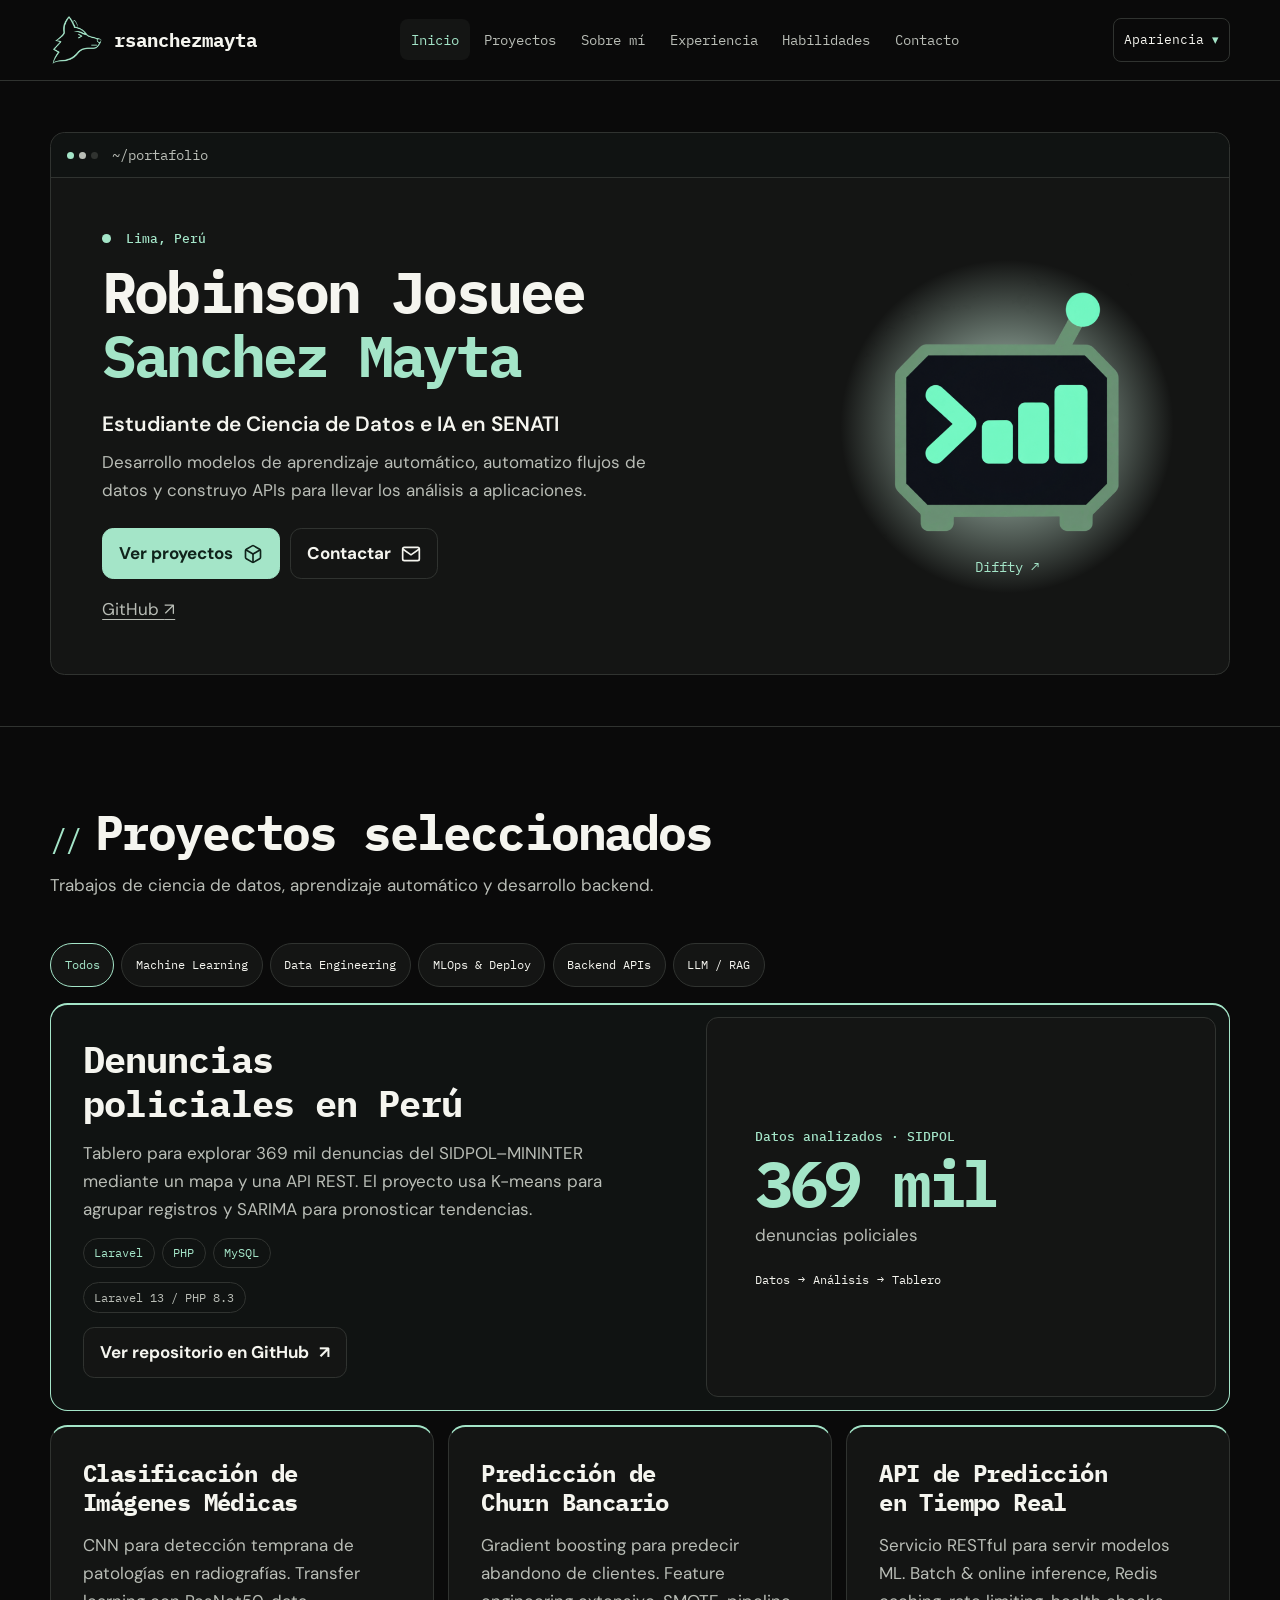
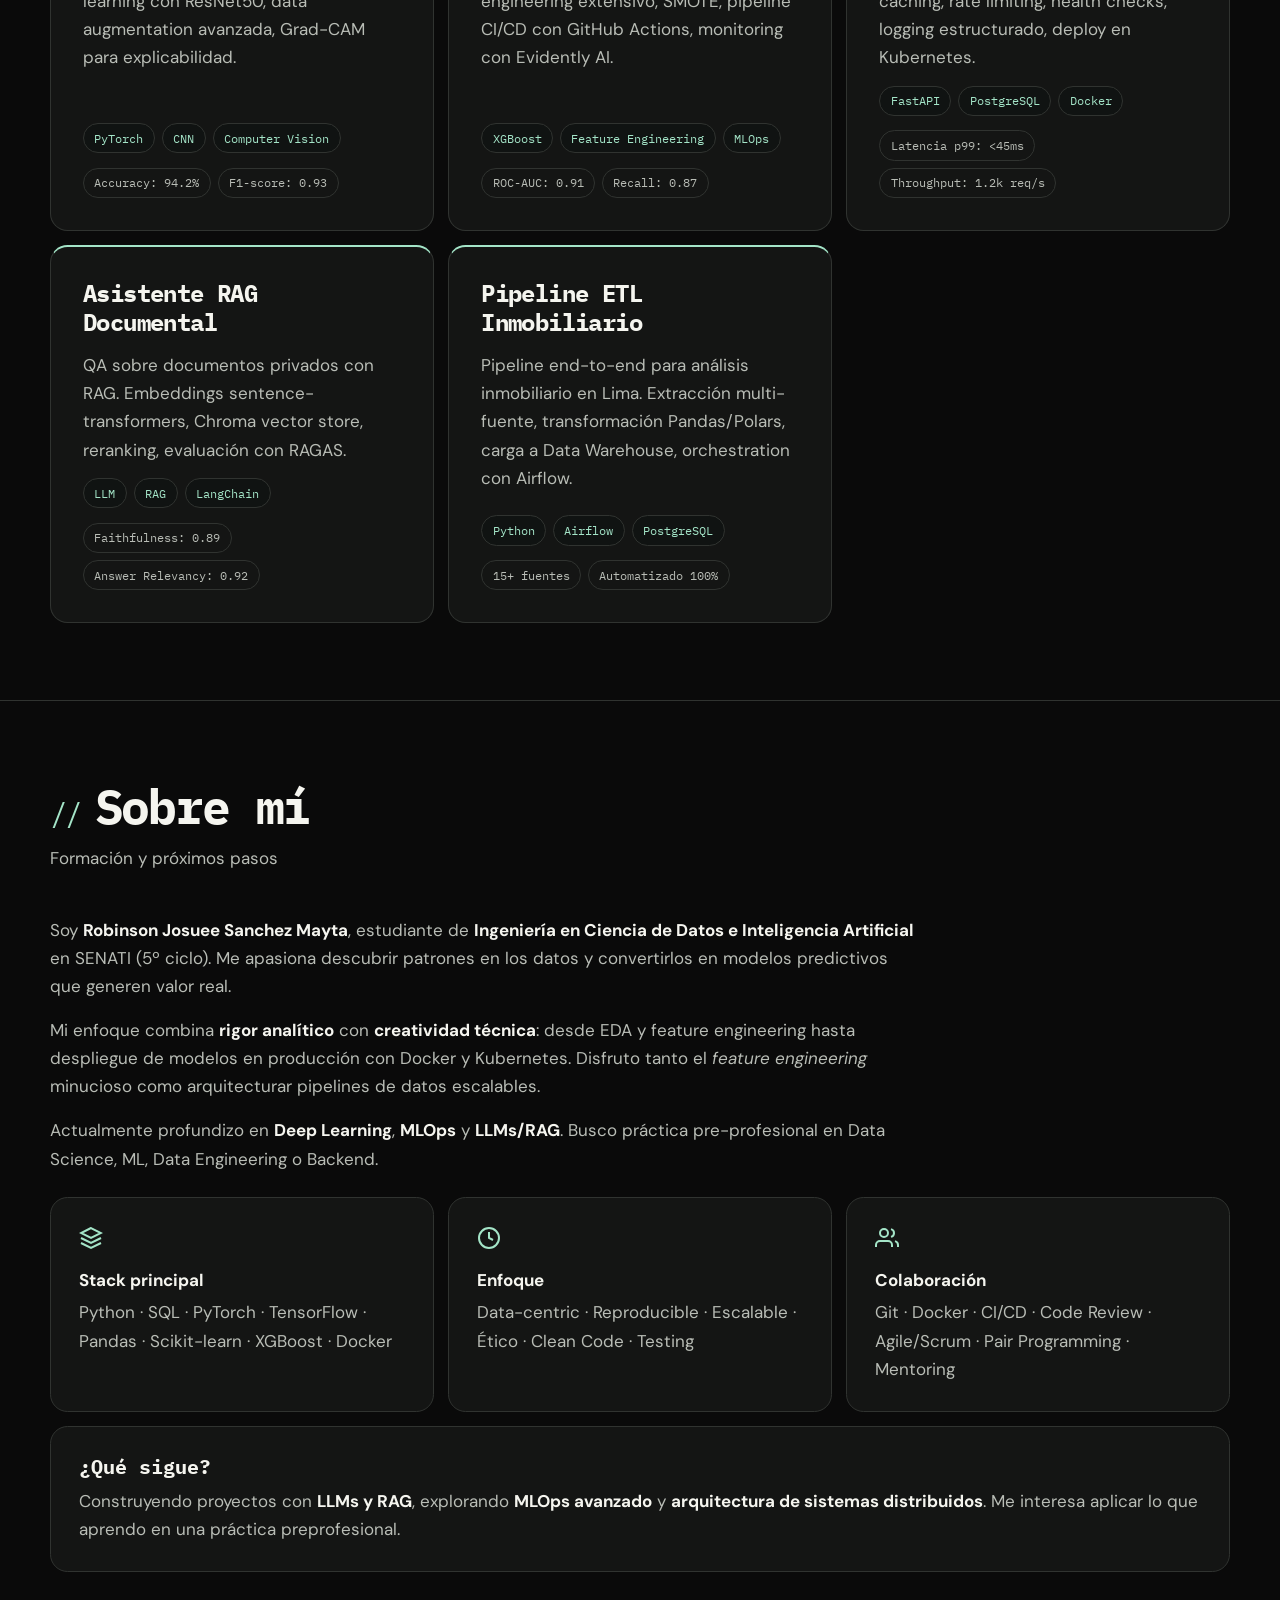
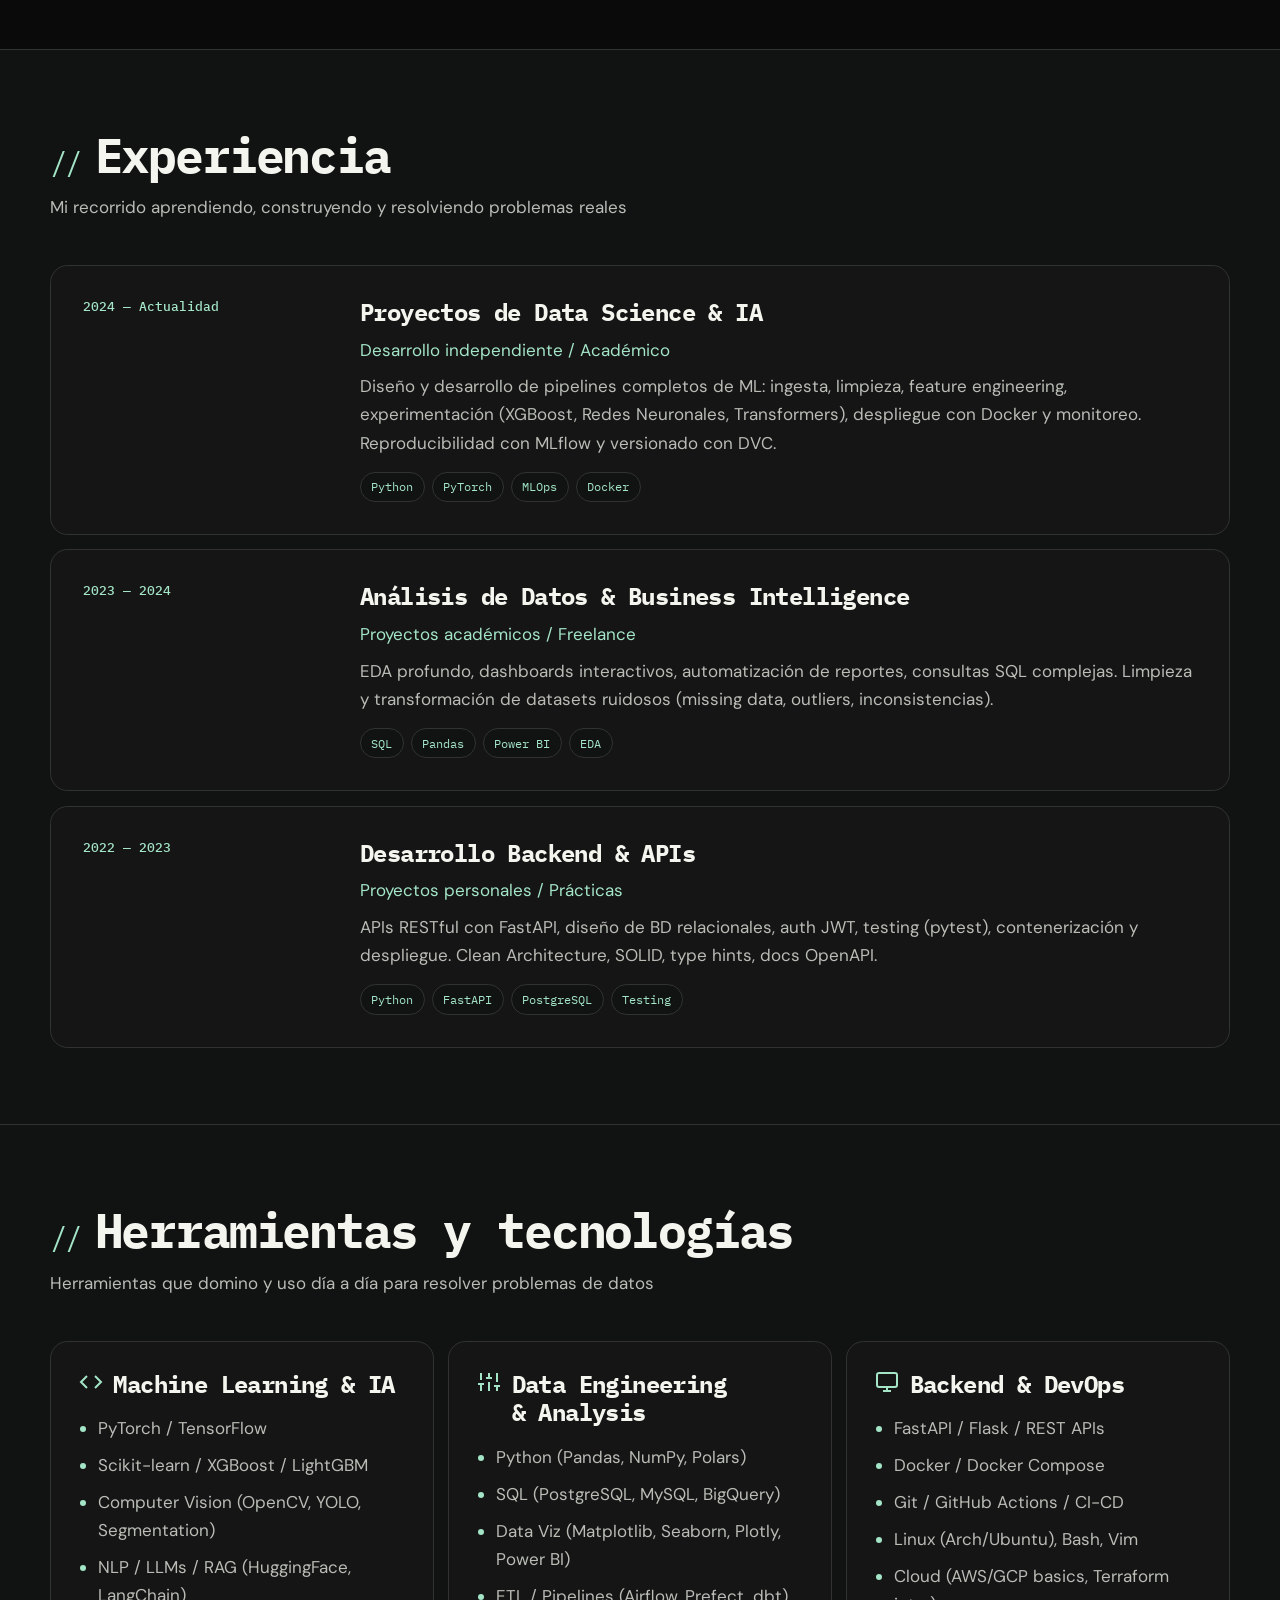
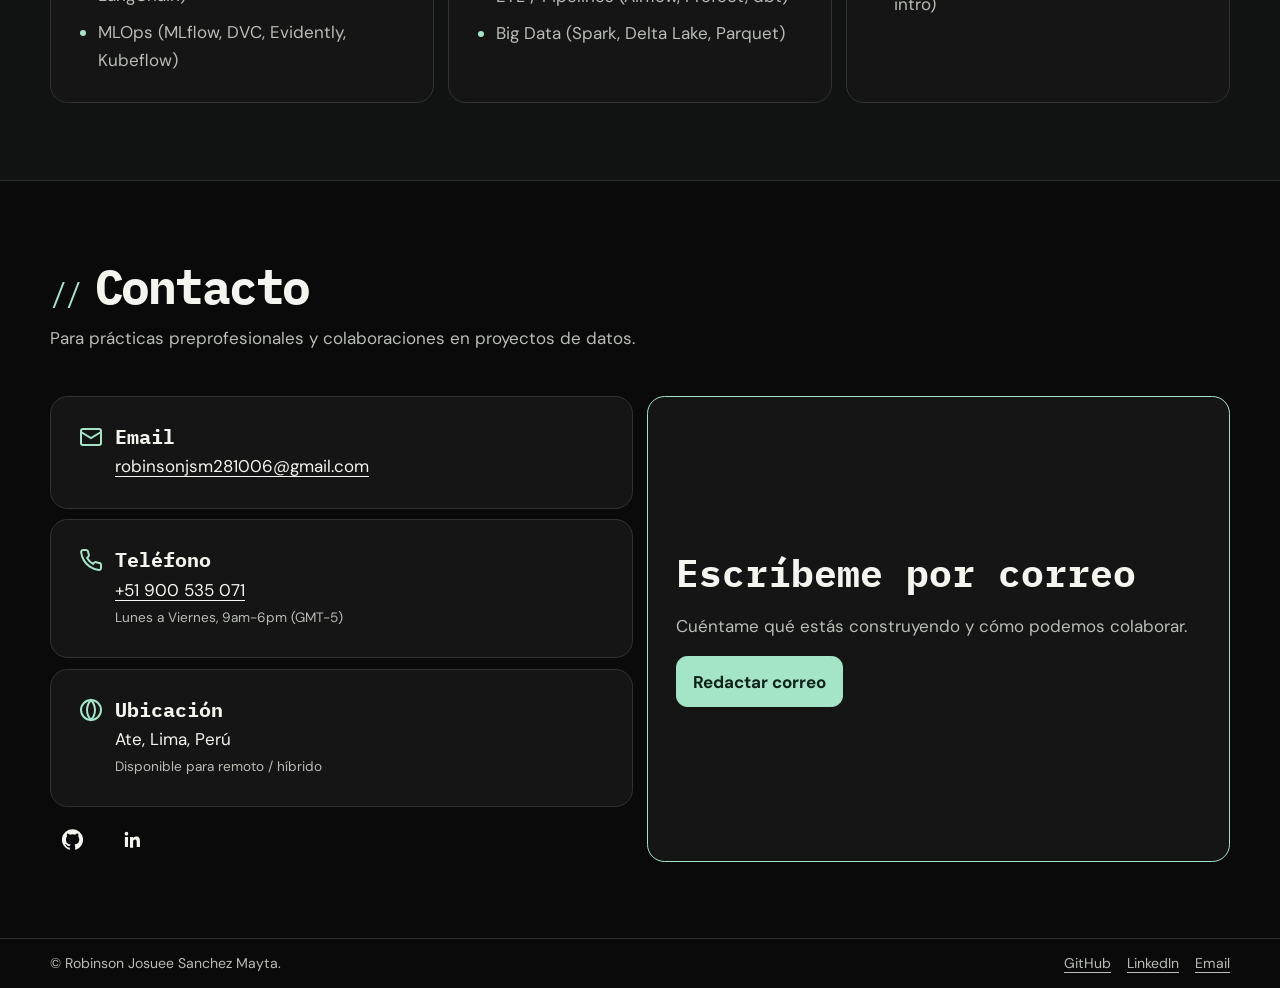
==== commit 8083f6c1: "Add Diffty replay command and finale" ====
--- a/index.html
+++ b/index.html
@@ -102,7 +102,14 @@
               <span aria-hidden="true">Diffty ↗</span>
             </button>
             <noscript><img class="hero-brand" src="images/robot-512.png" alt="Diffty" width="512" height="512" /></noscript>
-            <p class="mascot-message" role="status"></p>
+            <div class="mascot-message">
+              <p class="mascot-line" role="status"></p>
+              <form class="mascot-command" hidden>
+                <label class="visually-hidden" for="diffty-command">Comando para Diffty</label>
+                <input id="diffty-command" type="text" placeholder="soy gil" autocomplete="off" required />
+                <button type="submit">Enviar</button>
+              </form>
+            </div>
           </div>
         </div>
       </div>
@@ -488,5 +495,14 @@
   </footer>
 
   <script src="script.js"></script>
+  <dialog class="diffty-error" aria-labelledby="diffty-error-title">
+    <div class="diffty-error-content">
+      <p>~/portafolio · Diffty</p>
+      <h2 id="diffty-error-title">Error de Diffty</h2>
+      <p>Ya te kgaste…</p>
+      <p>Se acabó el guion, pes. Recarga la página para volver al portafolio.</p>
+      <button type="button" class="btn btn-primary diffty-reload">Recargar página</button>
+    </div>
+  </dialog>
 </body>
 </html>
--- a/styles.css
+++ b/styles.css
@@ -108,7 +108,6 @@
   text-align: center;
   overflow-wrap: anywhere;
 }
-.mascot-message:empty { padding: 0; border: 0; }
 .terminal-bar {
   display: flex;
   gap: .85rem;
@@ -198,8 +197,15 @@
   .js .nav-links.open { position: absolute; top: 100%; left: 0; background: var(--surface); padding: .75rem 1rem; border-bottom: 1px solid var(--line); }
   .js .nav-list { flex-direction: column; }
   .hero-content, .project-featured, .timeline-card, .contact-grid { grid-template-columns: minmax(0, 1fr); }
-  .hero-visual { width: 7rem; aspect-ratio: auto; }
-  .mascot-message { inset: auto auto 0 calc(100% + .4rem); max-width: none; width: min(9rem, calc(100vw - 11rem)); }
+  .hero-visual {
+    width: 100%;
+    aspect-ratio: auto;
+    grid-template-columns: 7rem minmax(0, 1fr);
+    gap: .5rem;
+    justify-items: start;
+    background: radial-gradient(circle at 3.5rem center, color-mix(in srgb, var(--accent) 28%, transparent), transparent 3.5rem);
+  }
+  .mascot-message { position: static; margin: 0; }
   .hero-actions .btn { padding-inline: .65rem; font-size: .95rem; }
   .about-pillars { grid-template-columns: minmax(0, 1fr); }
   .footer-content { flex-wrap: wrap; }
@@ -239,3 +245,33 @@
   .logo-mark { width: 40px; height: 40px; }
   .appearance summary { font-size: .75rem; }
 }
+
+.mascot-message:has(.mascot-line:empty) { padding: 0; border: 0; }
+.mascot-command { display: flex; flex-wrap: wrap; gap: .35rem; margin-top: .45rem; }
+.mascot-command input, .mascot-command button {
+  min-width: 0;
+  padding: .45rem;
+  border: 1px solid var(--line);
+  border-radius: .35rem;
+  background: var(--surface);
+  color: var(--text);
+  font: .85rem var(--mono);
+}
+.mascot-command input { flex: 1 1 5rem; }
+.diffty-error {
+  position: fixed;
+  inset: 0;
+  width: 100%;
+  height: 100%;
+  max-width: none;
+  max-height: none;
+  margin: 0;
+  padding: 1.5rem;
+  border: 0;
+  background: var(--surface);
+  color: var(--text);
+}
+.diffty-error[open] { display: grid; place-items: center; }
+.diffty-error-content { display: grid; gap: .85rem; width: min(100%, 36rem); }
+.diffty-error-content > p:first-child { color: var(--accent); font-family: var(--mono); }
+.diffty-reload { justify-self: start; }
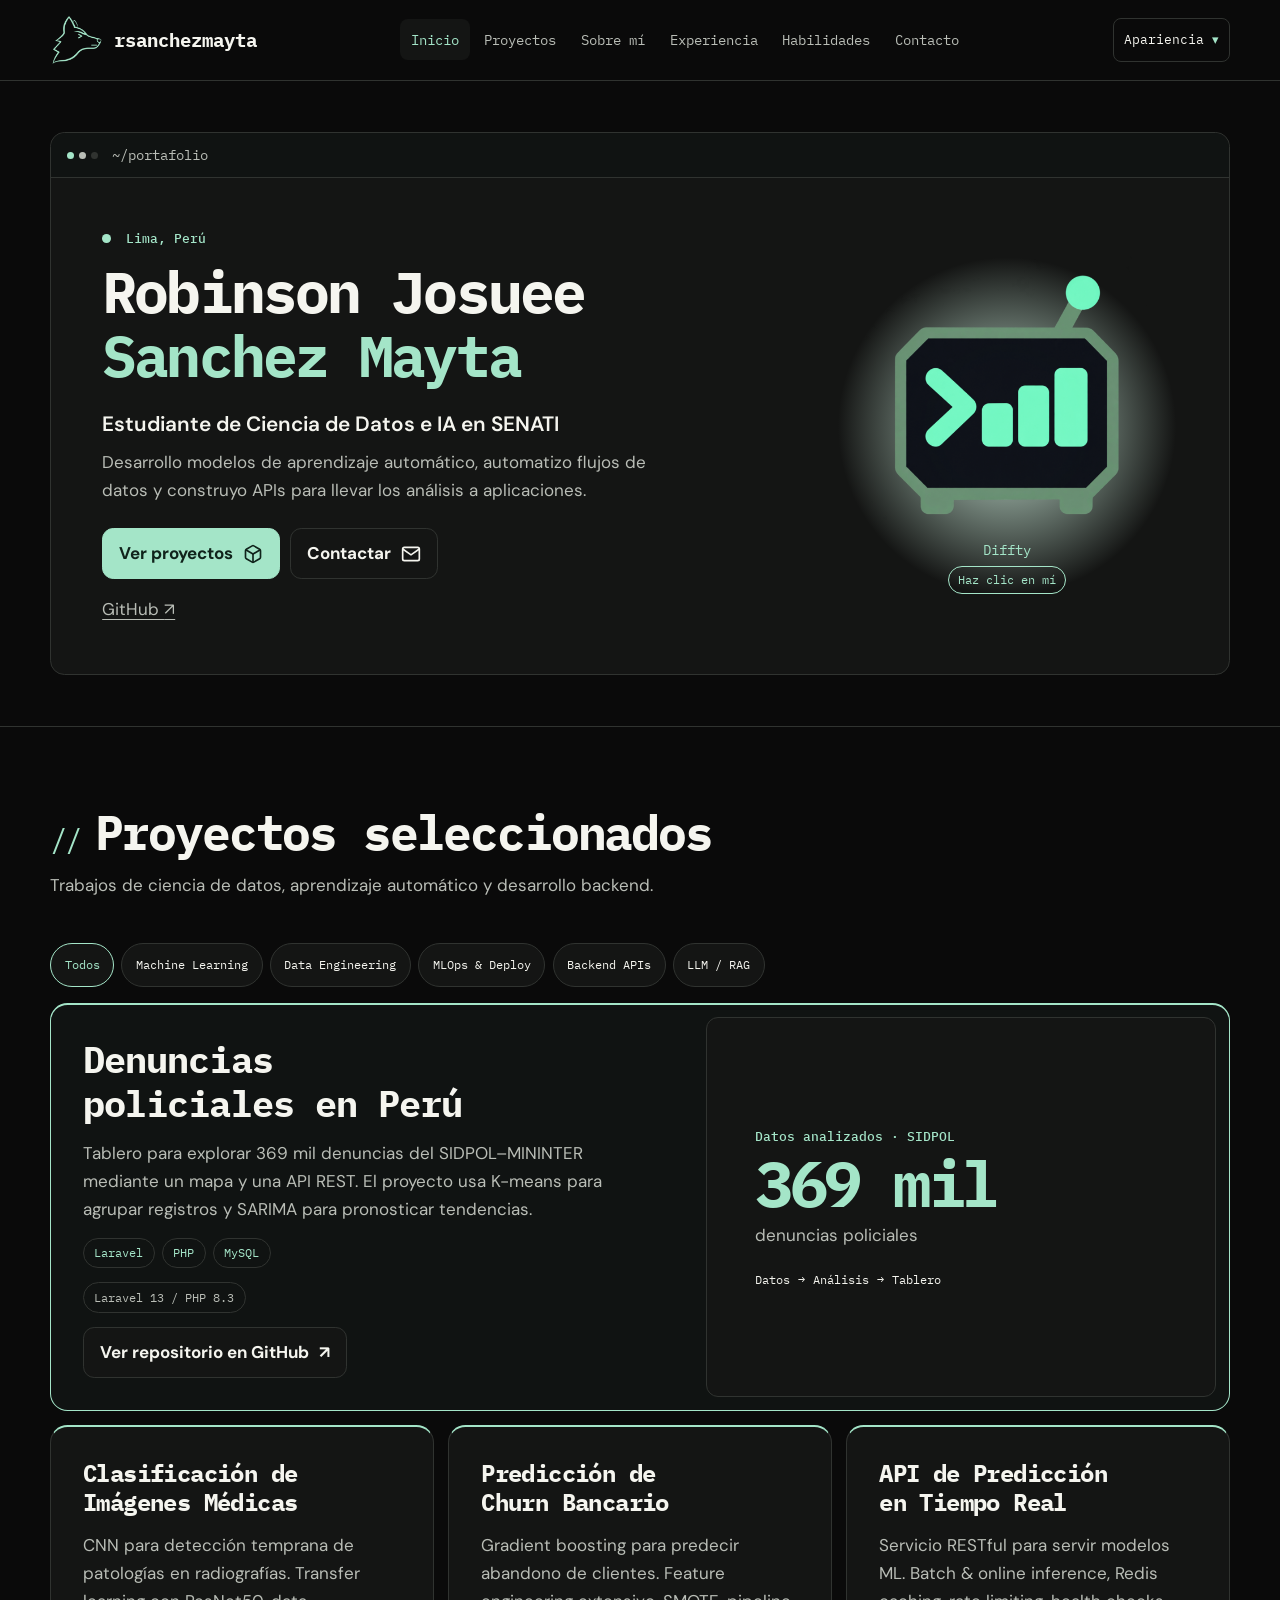
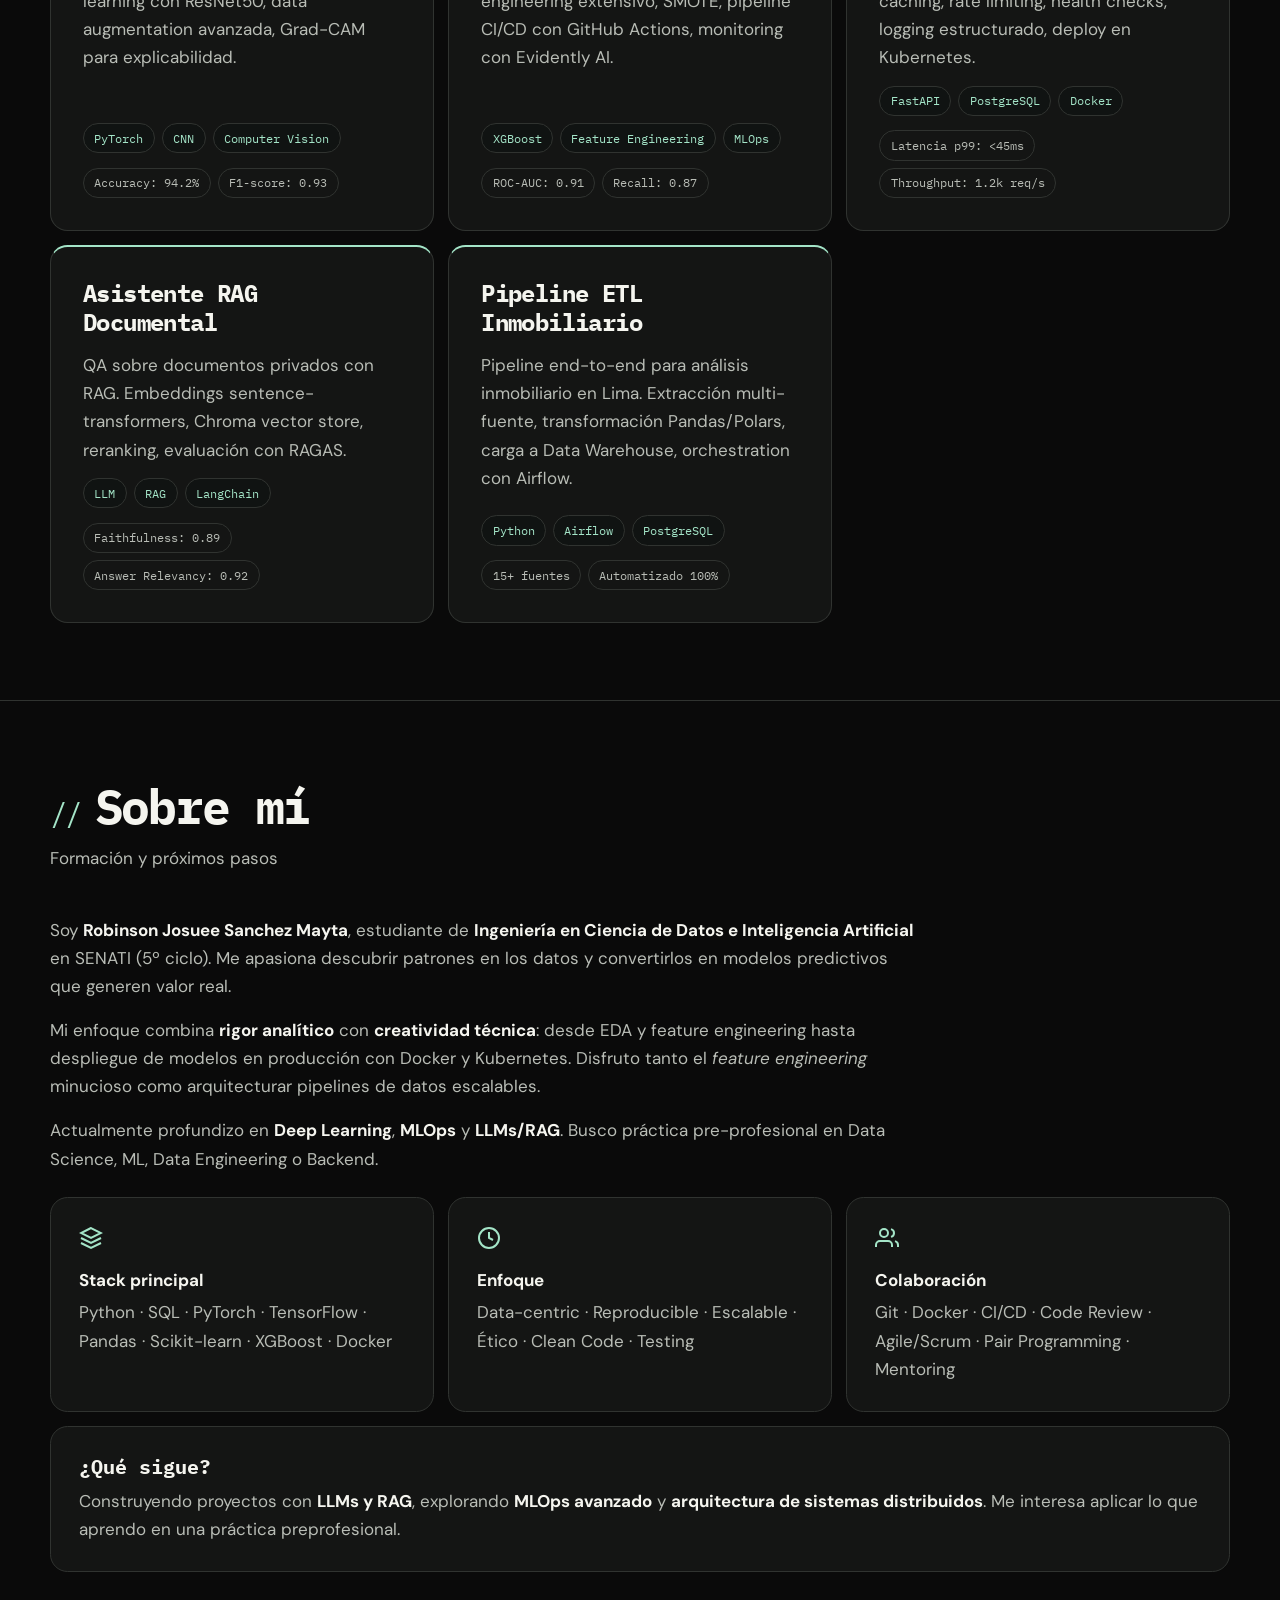
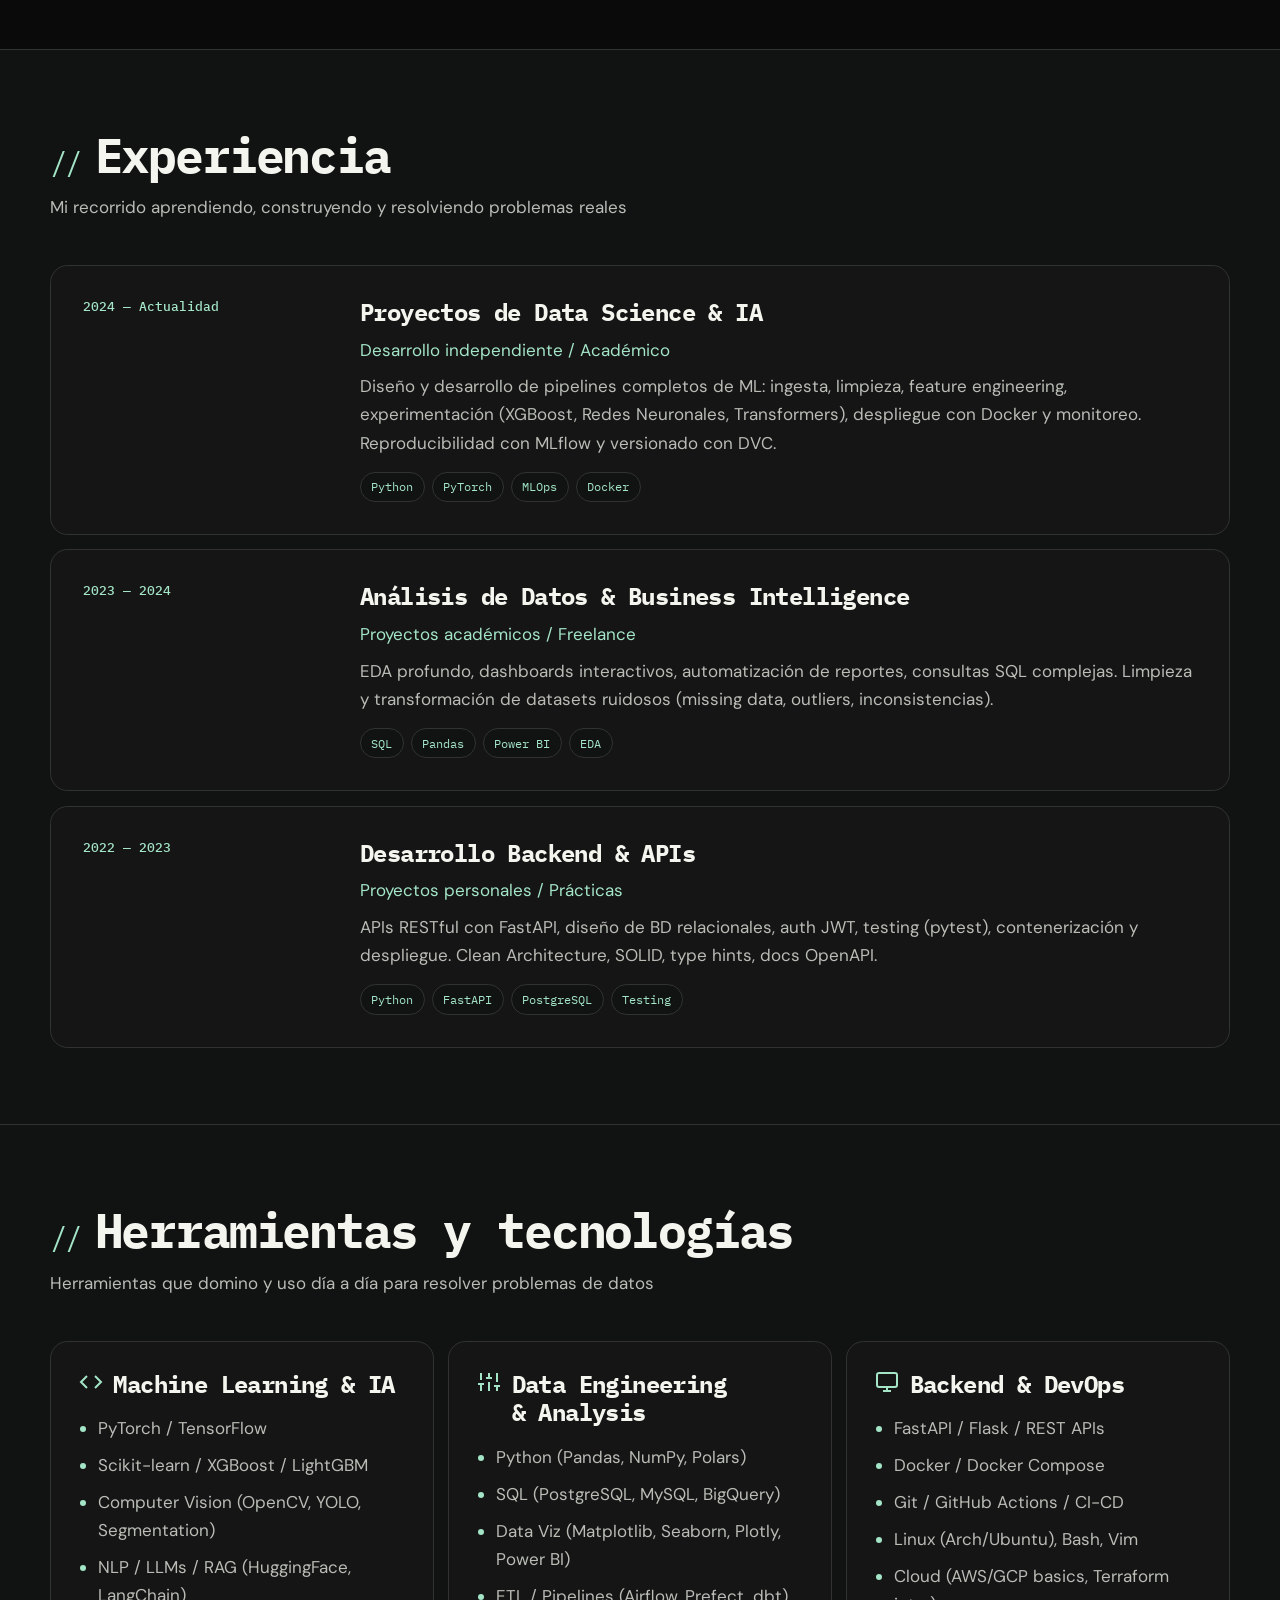
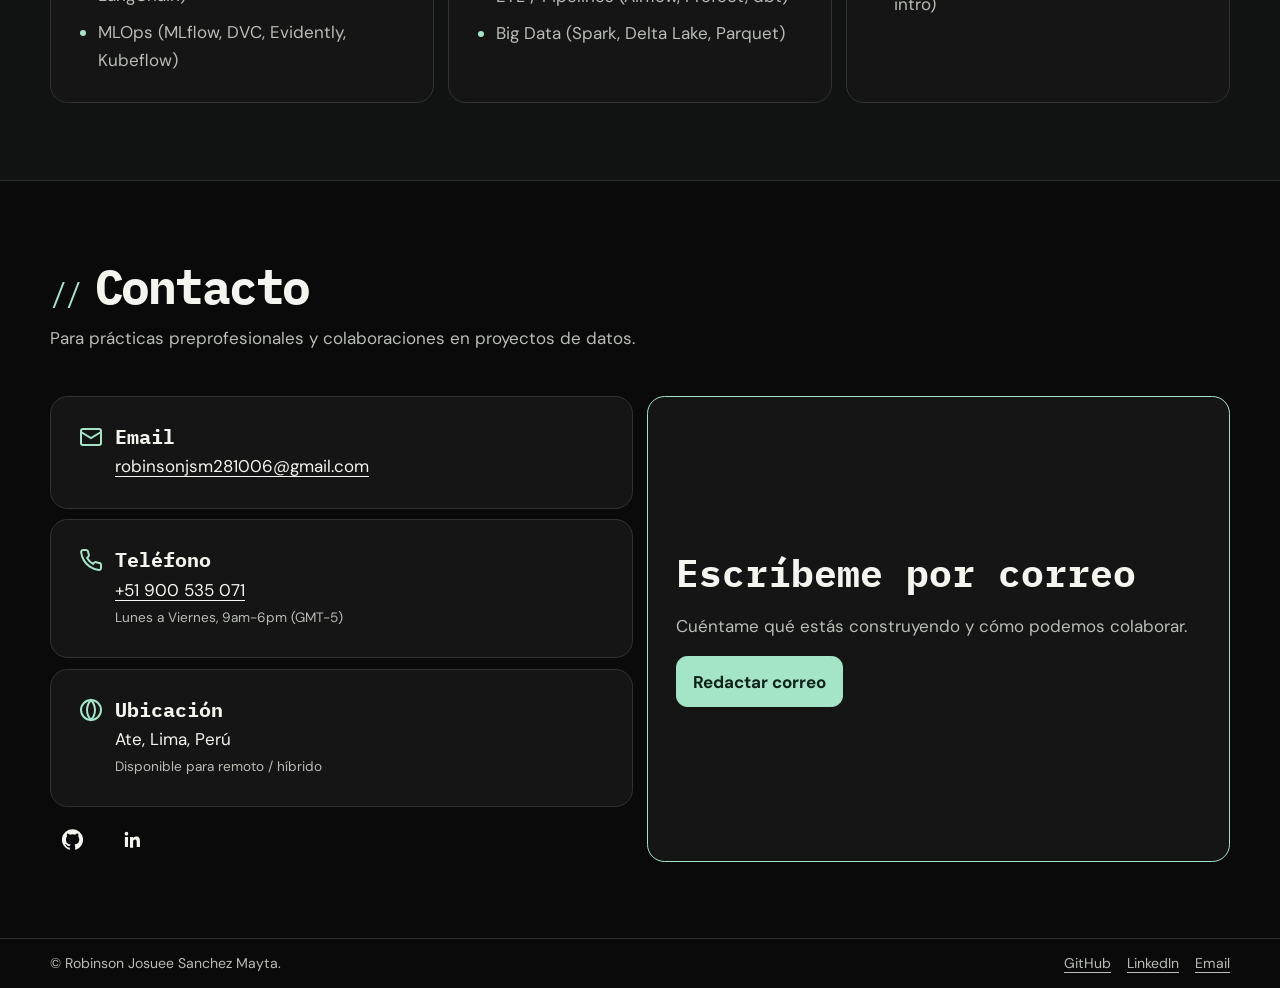
==== commit 8e50c5af: "Add a visible invitation to click Diffty" ====
--- a/index.html
+++ b/index.html
@@ -99,11 +99,13 @@
           <div class="hero-visual">
             <button type="button" class="mascot-button" aria-label="Mostrar una frase de Diffty" hidden>
               <img class="hero-brand" src="images/robot-512.png" alt="" width="512" height="512" />
-              <span aria-hidden="true">Diffty ↗</span>
+              <span aria-hidden="true">Diffty</span>
+              <span class="mascot-hint" aria-hidden="true">Haz clic en mí</span>
             </button>
             <noscript><img class="hero-brand" src="images/robot-512.png" alt="Diffty" width="512" height="512" /></noscript>
             <div class="mascot-message">
-              <p class="mascot-line" role="status"></p>
+              <p class="mascot-line" aria-hidden="true"></p>
+              <p class="visually-hidden mascot-status" role="status"></p>
               <form class="mascot-command" hidden>
                 <label class="visually-hidden" for="diffty-command">Comando para Diffty</label>
                 <input id="diffty-command" type="text" placeholder="soy gil" autocomplete="off" required />
@@ -499,7 +501,8 @@
     <div class="diffty-error-content">
       <p>~/portafolio · Diffty</p>
       <h2 id="diffty-error-title">Error de Diffty</h2>
-      <p>Ya te kgaste…</p>
+      <p class="diffty-final-line" aria-hidden="true"></p>
+      <p class="visually-hidden">Ya te kgaste…</p>
       <p>Se acabó el guion, pes. Recarga la página para volver al portafolio.</p>
       <button type="button" class="btn btn-primary diffty-reload">Recargar página</button>
     </div>
--- a/styles.css
+++ b/styles.css
@@ -275,3 +275,27 @@
 .diffty-error-content { display: grid; gap: .85rem; width: min(100%, 36rem); }
 .diffty-error-content > p:first-child { color: var(--accent); font-family: var(--mono); }
 .diffty-reload { justify-self: start; }
+
+.mascot-hint {
+  margin-top: .4rem;
+  padding: .35rem .55rem;
+  border: 1px solid currentColor;
+  border-radius: 99px;
+  color: var(--accent);
+  font-size: .75rem;
+}
+.mascot-button:hover .mascot-hint,
+.mascot-button:focus-visible .mascot-hint {
+  background: var(--accent);
+  color: var(--accent-text);
+}
+.mascot-button.has-spoken .mascot-hint { visibility: hidden; }
+
+@media (prefers-reduced-motion: no-preference) {
+  .mascot-button:not(.has-spoken) .mascot-hint {
+    animation: mascot-invite 1.1s ease-in-out 3;
+  }
+}
+@keyframes mascot-invite {
+  50% { transform: translateY(-3px); }
+}
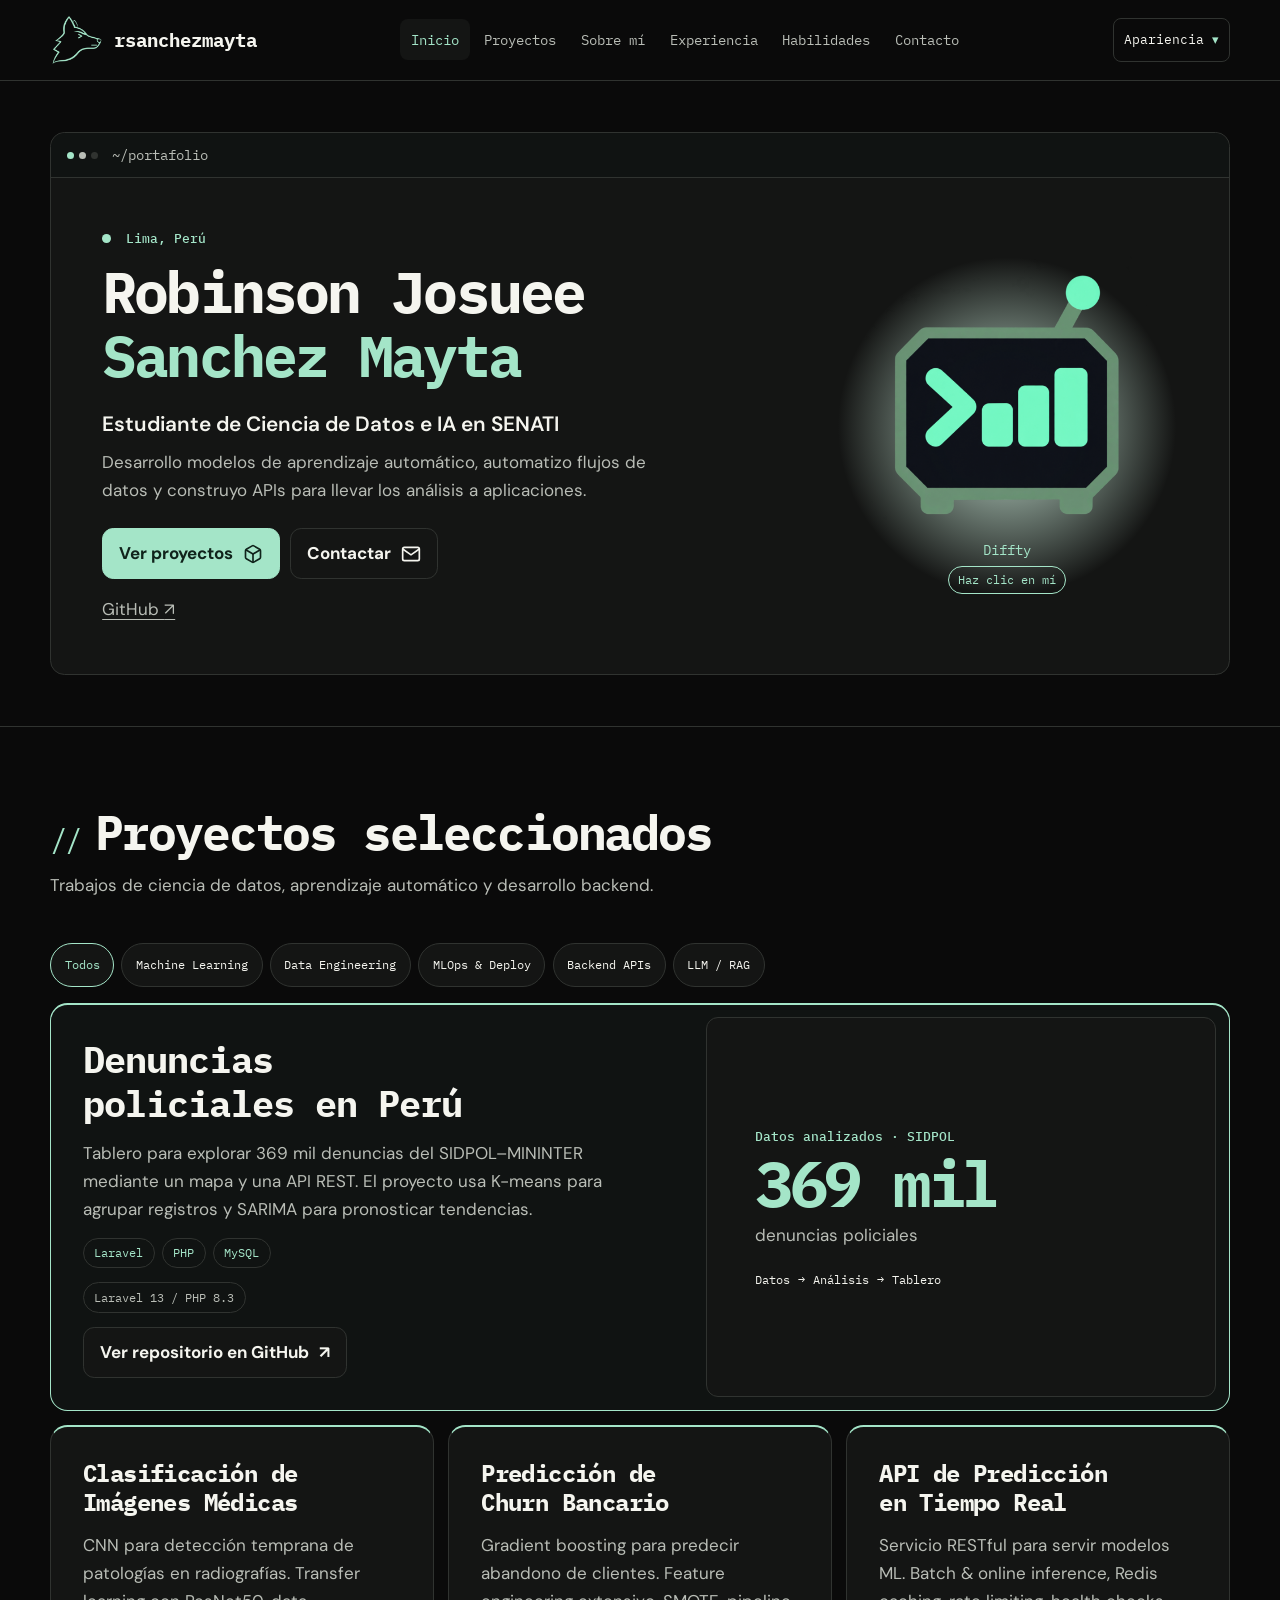
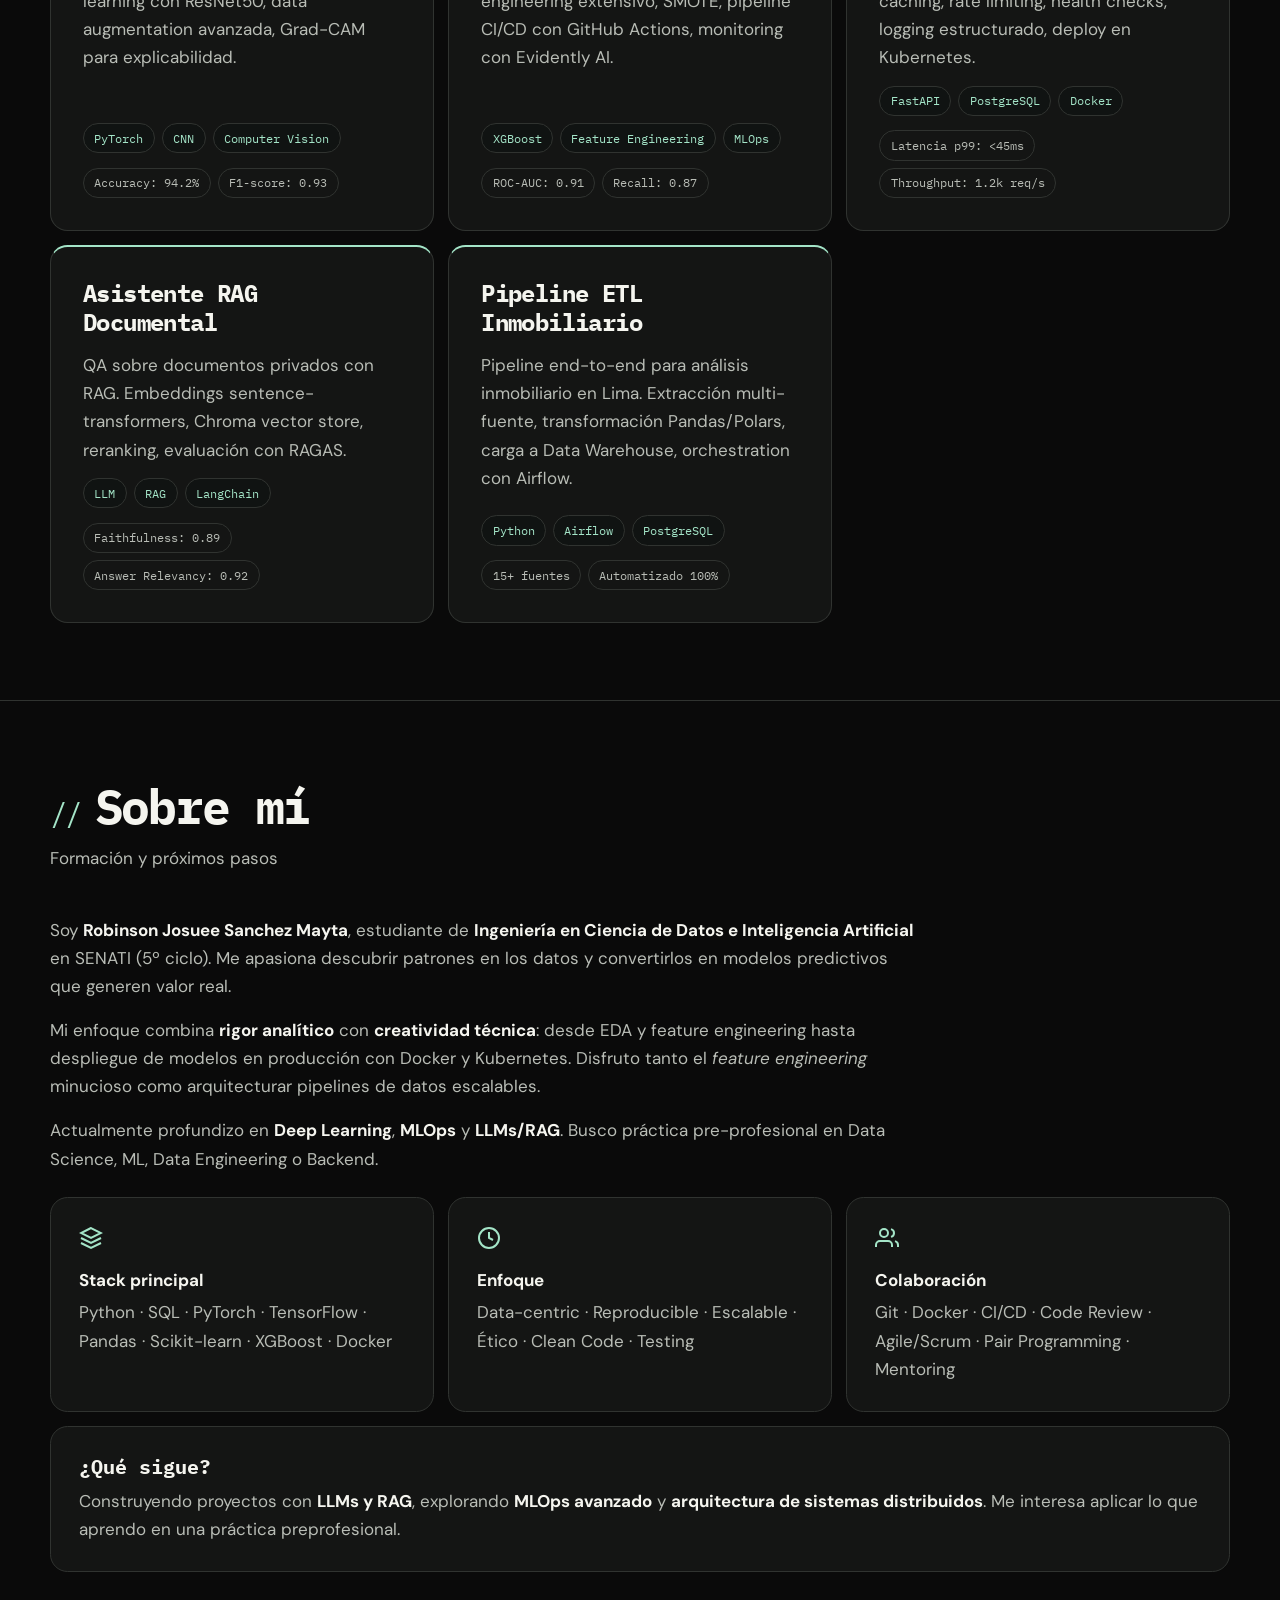
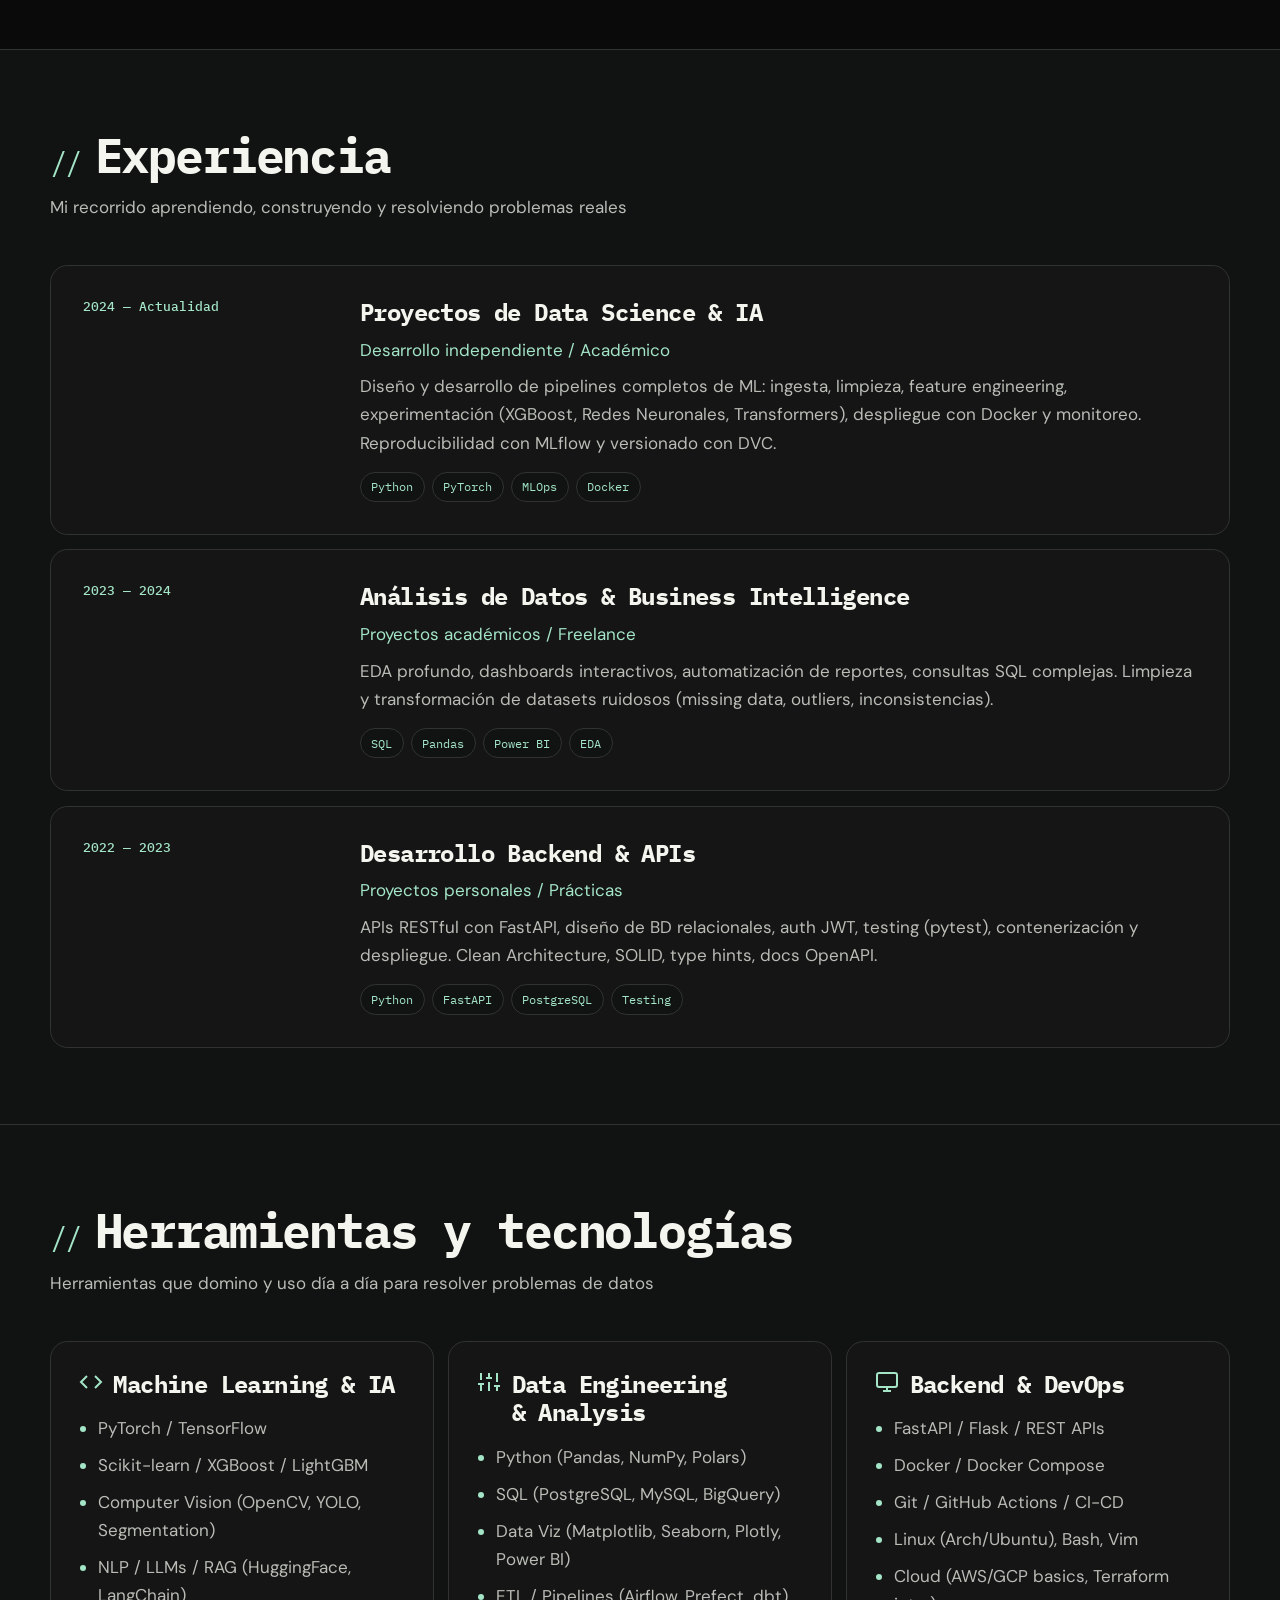
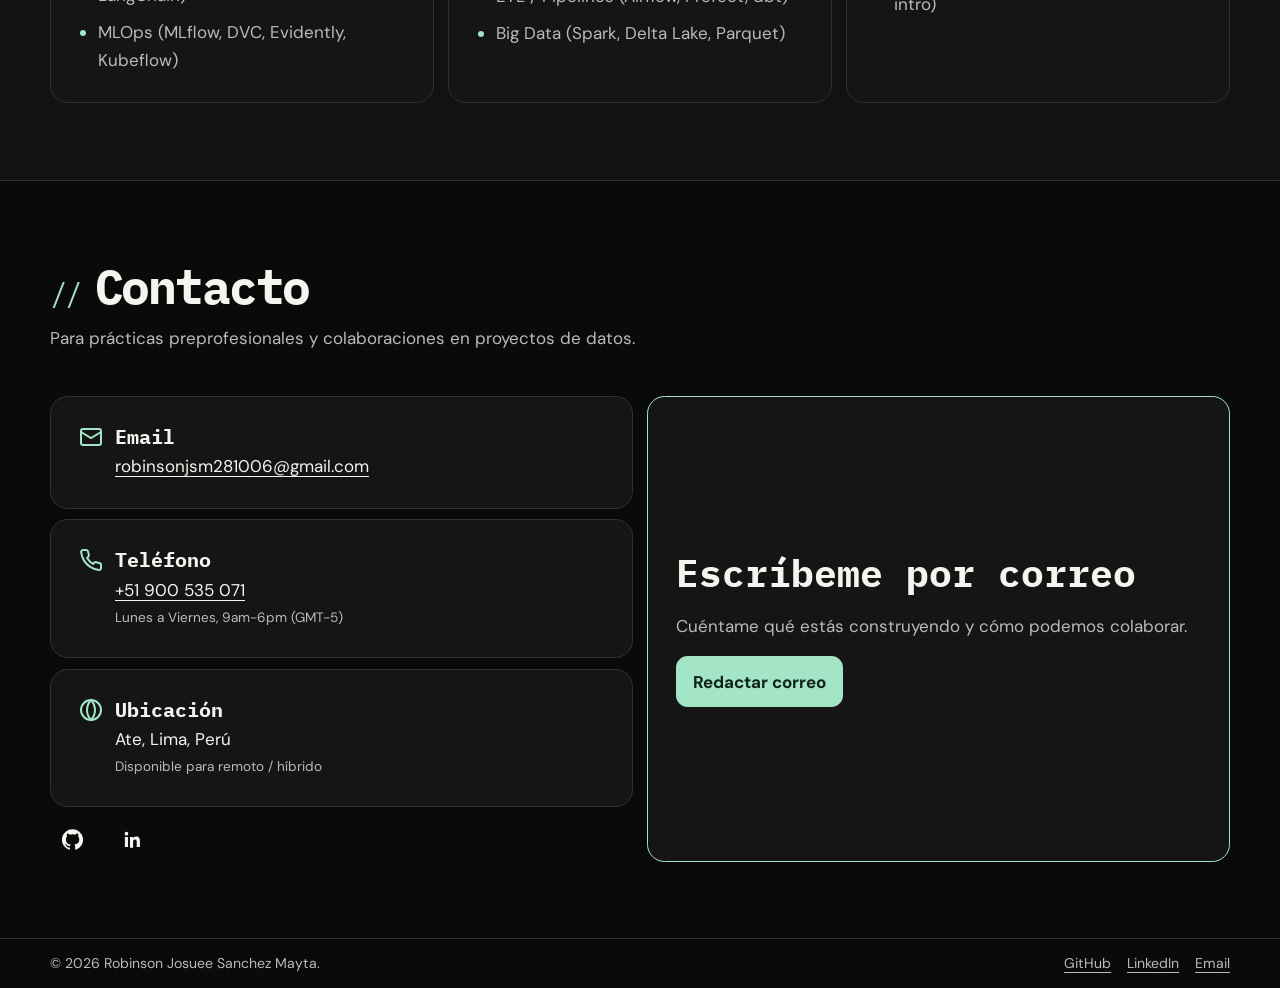
==== commit 4bb23a3d: "Initialize Diffty after the finale dialog exists" ====
--- a/index.html
+++ b/index.html
@@ -496,7 +496,6 @@
     </div>
   </footer>
 
-  <script src="script.js"></script>
   <dialog class="diffty-error" aria-labelledby="diffty-error-title">
     <div class="diffty-error-content">
       <p>~/portafolio · Diffty</p>
@@ -507,5 +506,6 @@
       <button type="button" class="btn btn-primary diffty-reload">Recargar página</button>
     </div>
   </dialog>
+  <script src="script.js"></script>
 </body>
 </html>
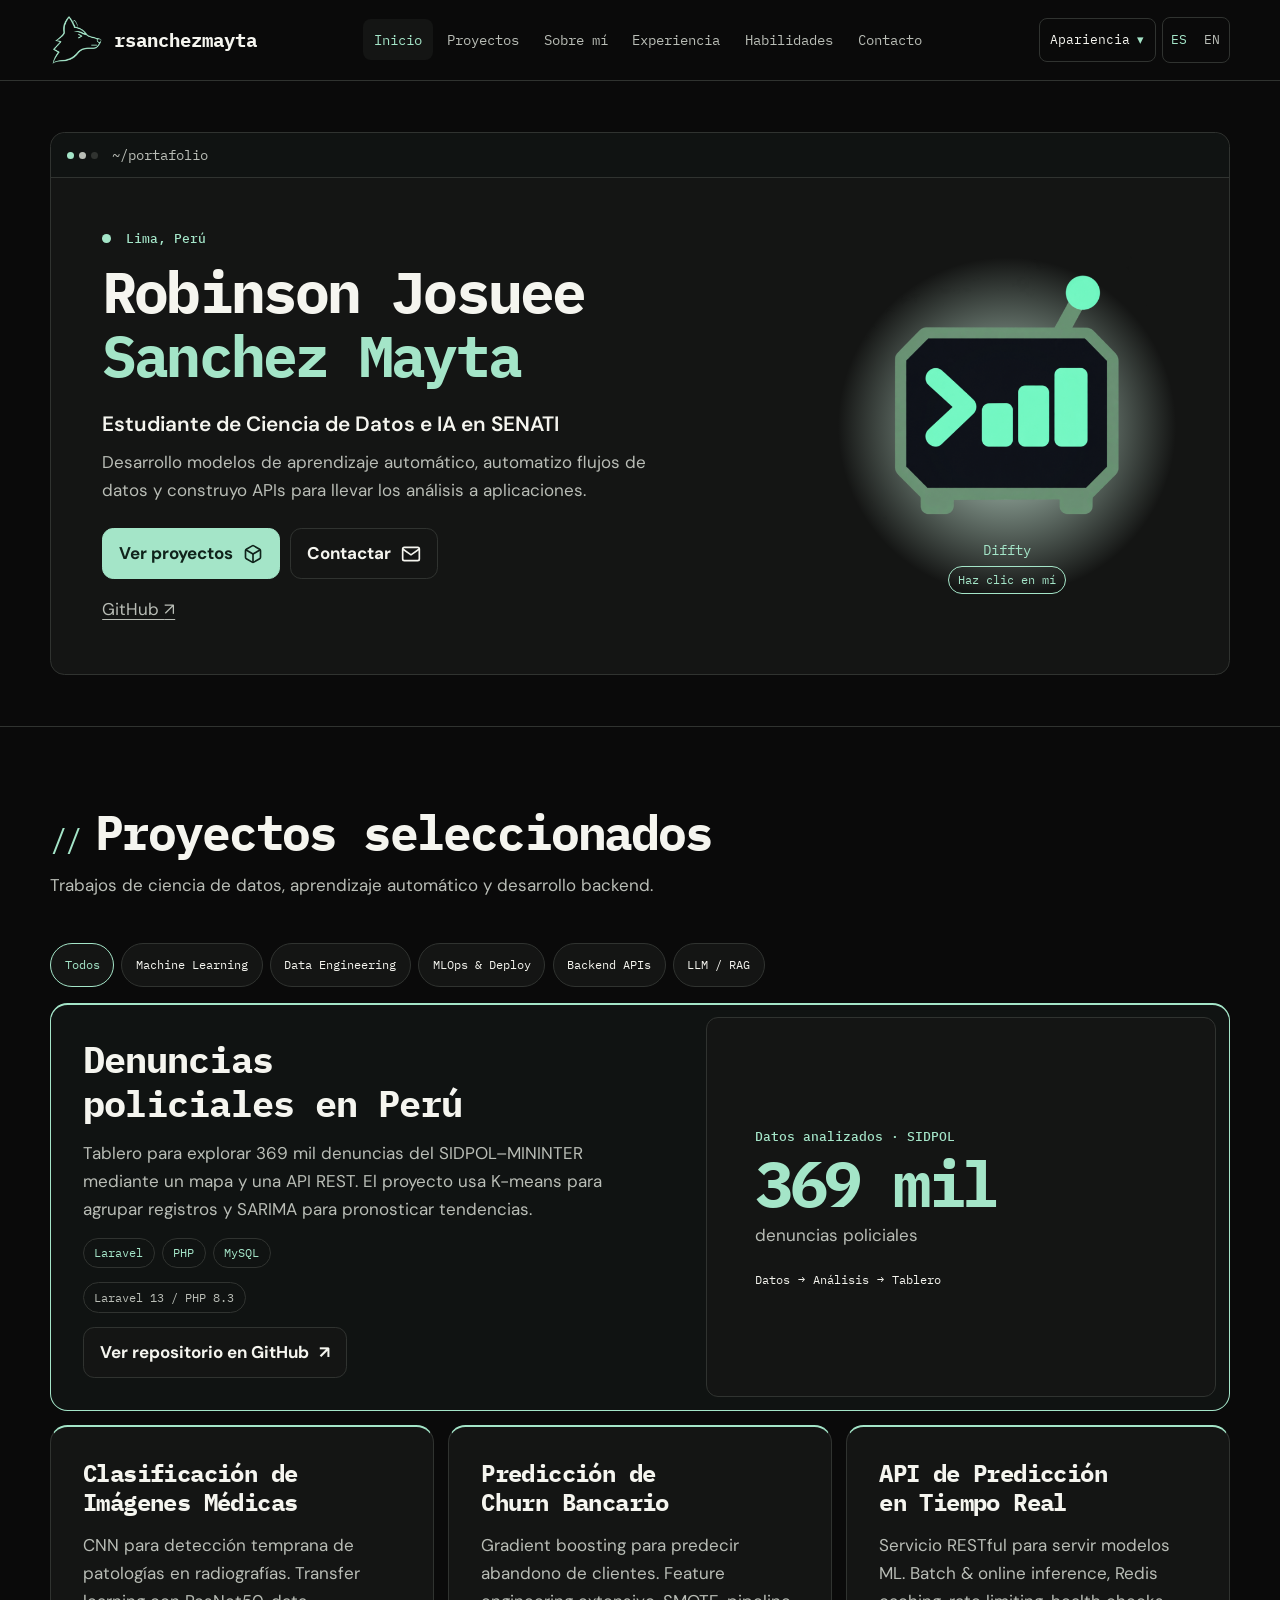
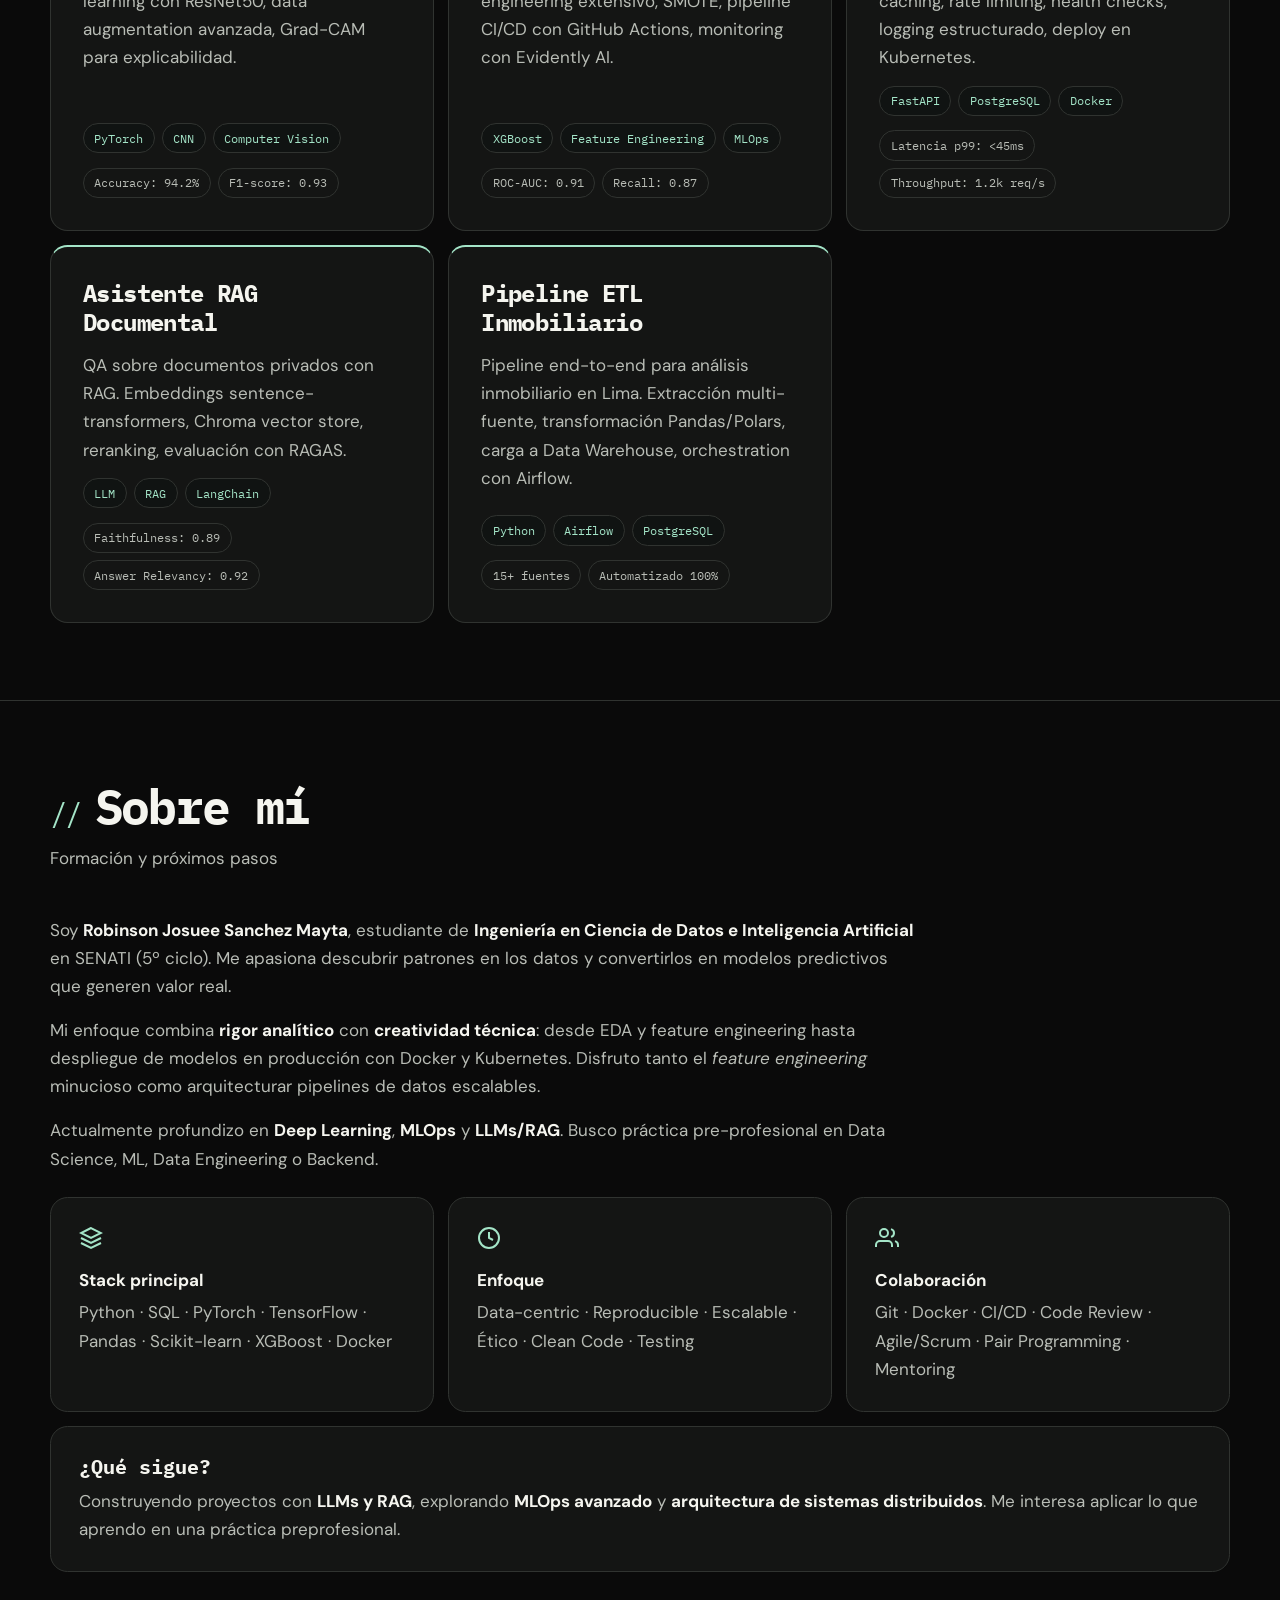
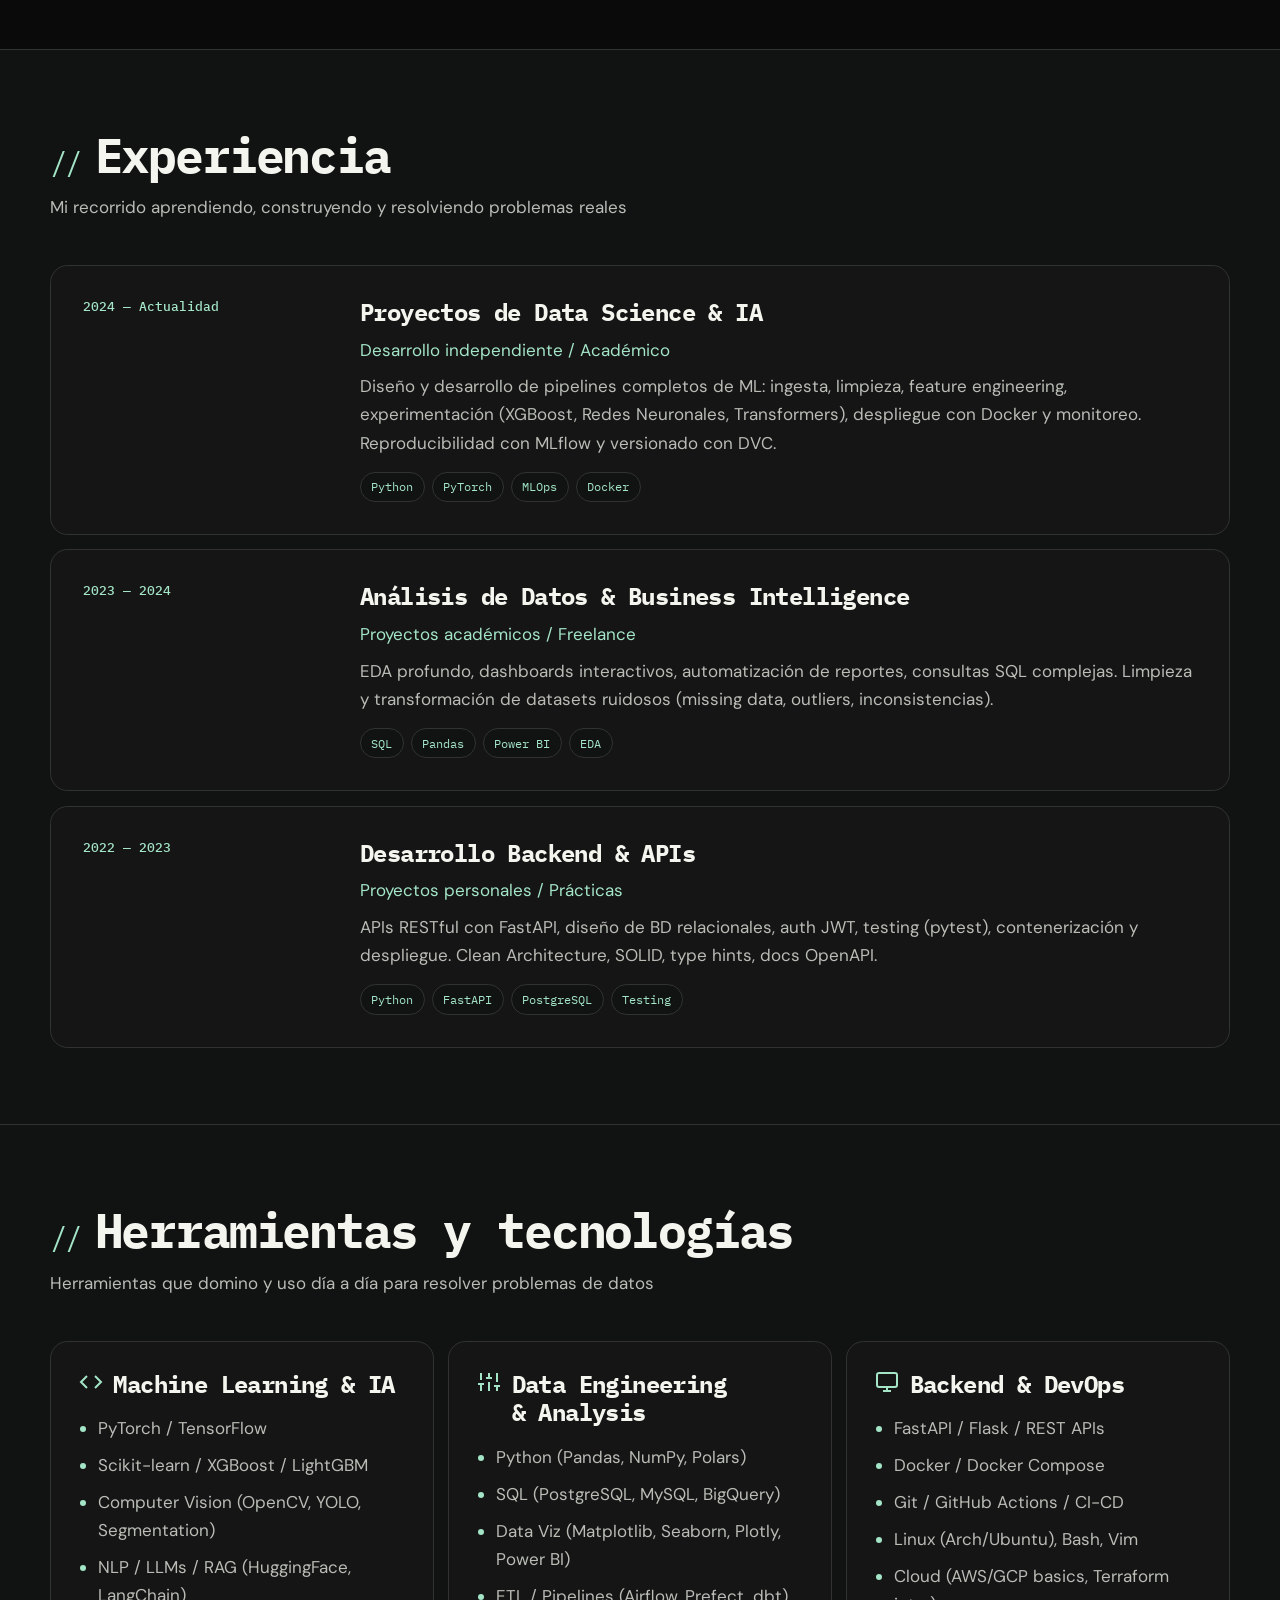
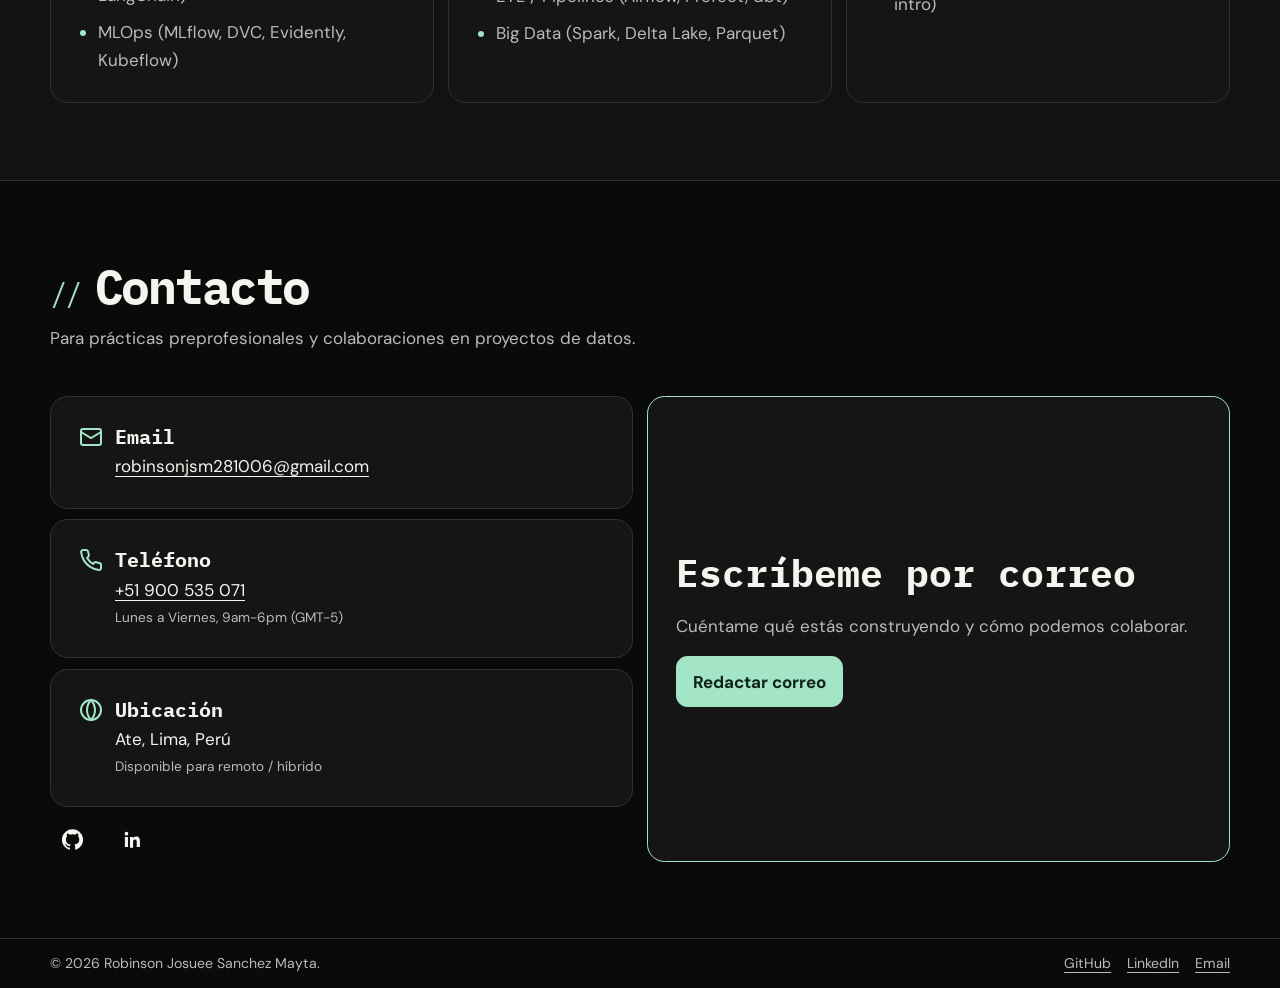
==== commit 99d19136: "Add Spanish and English portfolio navigation" ====
--- a/index.html
+++ b/index.html
@@ -47,22 +47,28 @@
           <li><a href="#contacto" class="nav-link" data-section="contacto">Contacto</a></li>
         </ul>
       </nav>
-      <details class="appearance" hidden>
-        <summary>Apariencia</summary>
-        <div class="appearance-panel">
-          <label for="theme">Fondo</label>
-          <select id="theme">
-            <option value="dark">Oscuro</option>
-            <option value="light">Claro</option>
-          </select>
-          <label for="accent">Acento</label>
-          <select id="accent">
-            <option value="mint">Menta</option>
-            <option value="blue">Azul</option>
-            <option value="lavender">Lavanda</option>
-          </select>
-        </div>
-      </details>
+      <div class="nav-preferences">
+        <details class="appearance" hidden>
+          <summary>Apariencia</summary>
+          <div class="appearance-panel">
+            <label for="theme">Fondo</label>
+            <select id="theme">
+              <option value="dark">Oscuro</option>
+              <option value="light">Claro</option>
+            </select>
+            <label for="accent">Acento</label>
+            <select id="accent">
+              <option value="mint">Menta</option>
+              <option value="blue">Azul</option>
+              <option value="lavender">Lavanda</option>
+            </select>
+          </div>
+        </details>
+        <nav class="language-switch" aria-label="Idioma">
+          <a href="index.html" lang="es" hreflang="es" aria-current="page">ES</a>
+          <a href="en.html" lang="en" hreflang="en">EN</a>
+        </nav>
+      </div>
     </div>
   </header>
 
@@ -100,7 +106,7 @@
             <button type="button" class="mascot-button" aria-label="Mostrar una frase de Diffty" hidden>
               <img class="hero-brand" src="images/robot-512.png" alt="" width="512" height="512" />
               <span aria-hidden="true">Diffty</span>
-              <span class="mascot-hint" aria-hidden="true">Haz clic en mí</span>
+              <span class="mascot-hint" aria-hidden="true"><span class="mascot-hint-click">Haz clic en mí</span><span class="mascot-hint-tap">Tócame</span></span>
             </button>
             <noscript><img class="hero-brand" src="images/robot-512.png" alt="Diffty" width="512" height="512" /></noscript>
             <div class="mascot-message">
@@ -108,7 +114,7 @@
               <p class="visually-hidden mascot-status" role="status"></p>
               <form class="mascot-command" hidden>
                 <label class="visually-hidden" for="diffty-command">Comando para Diffty</label>
-                <input id="diffty-command" type="text" placeholder="soy gil" autocomplete="off" required />
+                <input id="diffty-command" type="text" placeholder="soy gil" autocomplete="off" autocapitalize="none" spellcheck="false" enterkeyhint="send" required />
                 <button type="submit">Enviar</button>
               </form>
             </div>
@@ -198,7 +204,7 @@
                 <span class="tag">Docker</span>
               </div>
               <div class="project-meta">
-                <span class="project-metric">Latencia p99: <45ms</span>
+                <span class="project-metric">Latencia p99: &lt;45ms</span>
                 <span class="project-metric">Throughput: 1.2k req/s</span>
               </div>
             </div>
--- a/styles.css
+++ b/styles.css
@@ -200,12 +200,12 @@
   .hero-visual {
     width: 100%;
     aspect-ratio: auto;
-    grid-template-columns: 7rem minmax(0, 1fr);
+    grid-template-columns: clamp(4.5rem, 20vw, 7rem) minmax(0, 1fr);
     gap: .5rem;
     justify-items: start;
     background: radial-gradient(circle at 3.5rem center, color-mix(in srgb, var(--accent) 28%, transparent), transparent 3.5rem);
   }
-  .mascot-message { position: static; margin: 0; }
+  .mascot-message { position: static; width: 100%; margin: 0; text-align: start; }
   .hero-actions .btn { padding-inline: .65rem; font-size: .95rem; }
   .about-pillars { grid-template-columns: minmax(0, 1fr); }
   .footer-content { flex-wrap: wrap; }
@@ -299,3 +299,50 @@
 @keyframes mascot-invite {
   50% { transform: translateY(-3px); }
 }
+
+.mascot-hint-tap { display: none; }
+@media (pointer: coarse) {
+  .mascot-hint-click { display: none; }
+  .mascot-hint-tap { display: inline; }
+}
+
+@media (max-width: 760px) {
+  .mascot-command input, .mascot-command button { min-height: 44px; font-size: 1rem; }
+  .mascot-command input { flex-basis: 100%; width: 100%; }
+  .diffty-error {
+    height: 100dvh;
+    padding: max(1rem, env(safe-area-inset-top)) max(1rem, env(safe-area-inset-right))
+      max(1rem, env(safe-area-inset-bottom)) max(1rem, env(safe-area-inset-left));
+  }
+  .diffty-error[open] { place-items: safe center; }
+  .diffty-reload { width: 100%; }
+}
+
+.language-switch {
+  display: flex;
+  flex: none;
+  border: 1px solid var(--line);
+  border-radius: .5rem;
+  font: .8rem var(--mono);
+}
+.language-switch a {
+  display: grid;
+  min-height: 44px;
+  min-width: 33px;
+  place-items: center;
+  color: var(--muted);
+  text-decoration: none;
+}
+.language-switch a[aria-current], .language-switch a:hover { color: var(--accent); }
+
+@media (max-width: 760px) {
+  .nav-content { column-gap: .4rem; }
+  .logo { gap: .3rem; font-size: .85rem; }
+  .logo-mark { width: 32px; height: 32px; }
+  .appearance summary { padding-inline: .4rem; font-size: .72rem; }
+}
+
+.nav-preferences { display: flex; align-items: center; gap: .4rem; }
+@media (max-width: 760px) {
+  .nav-preferences { margin-left: auto; }
+}
